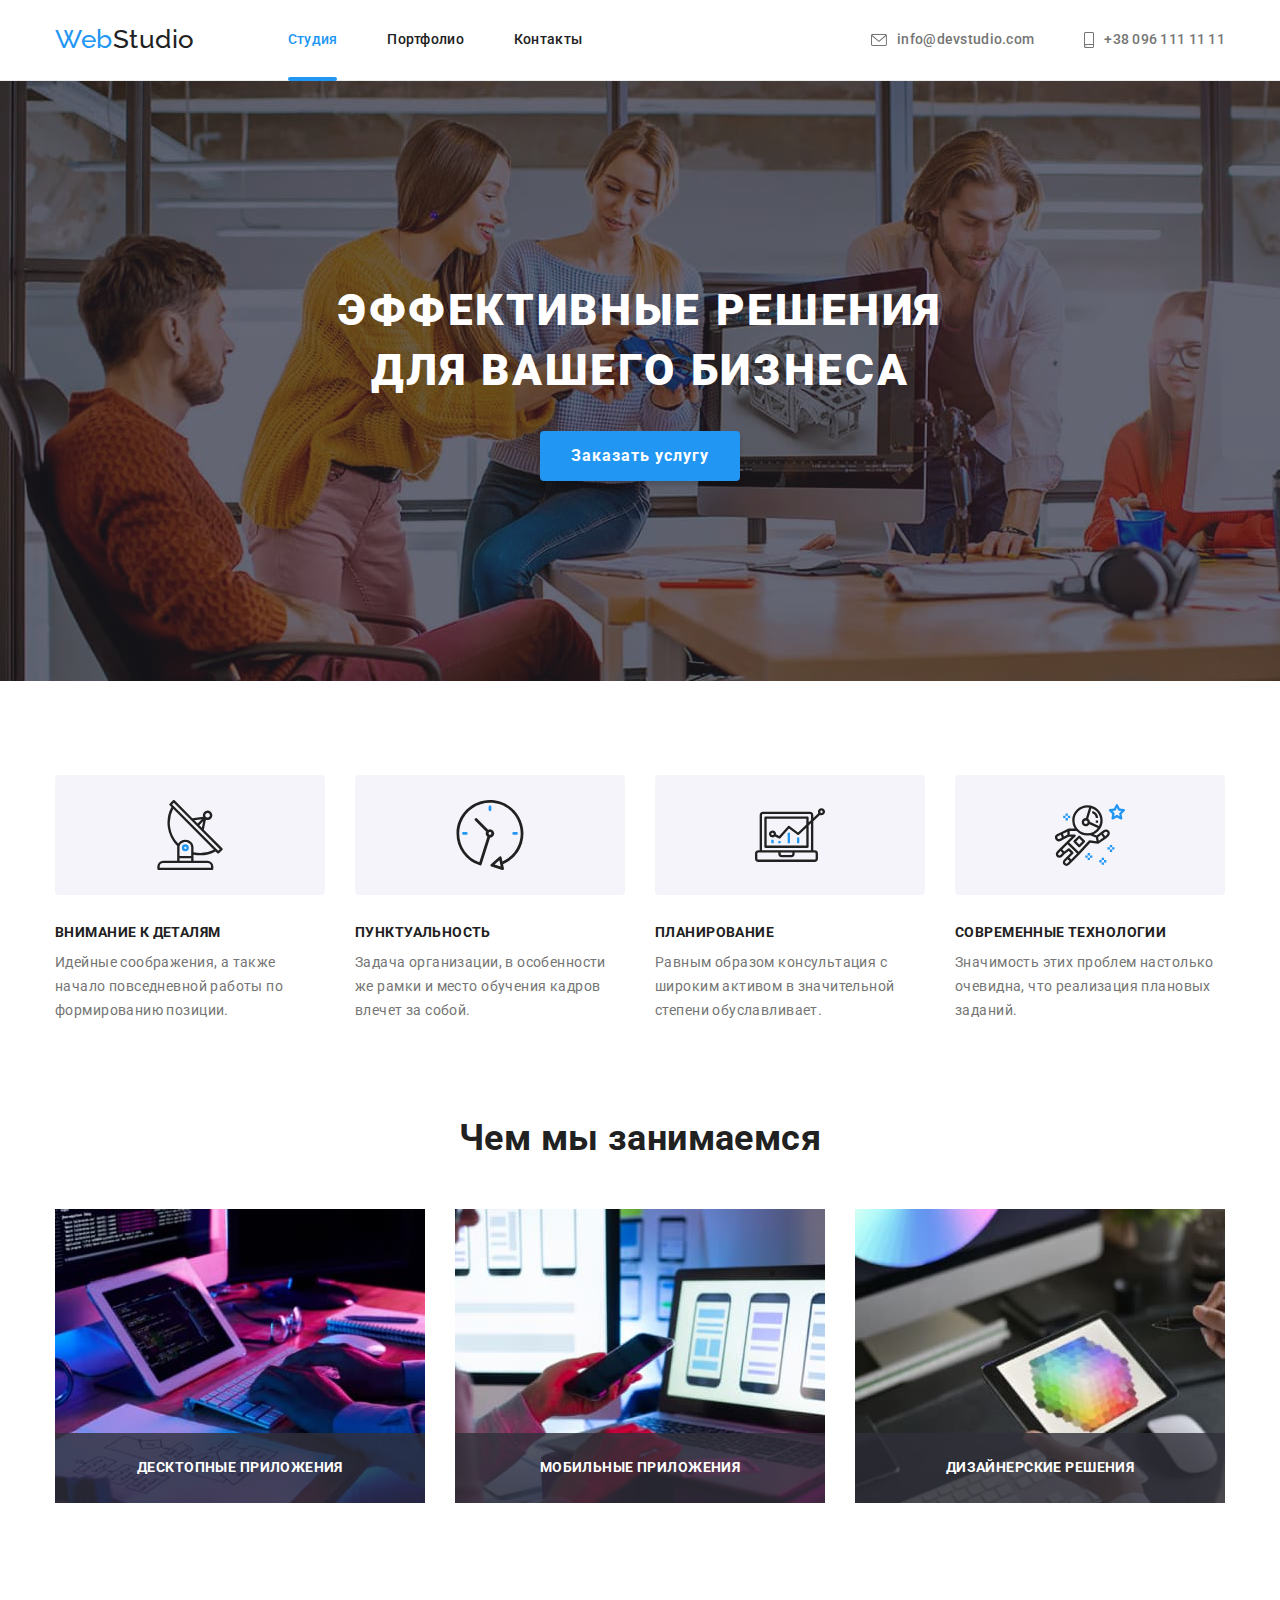
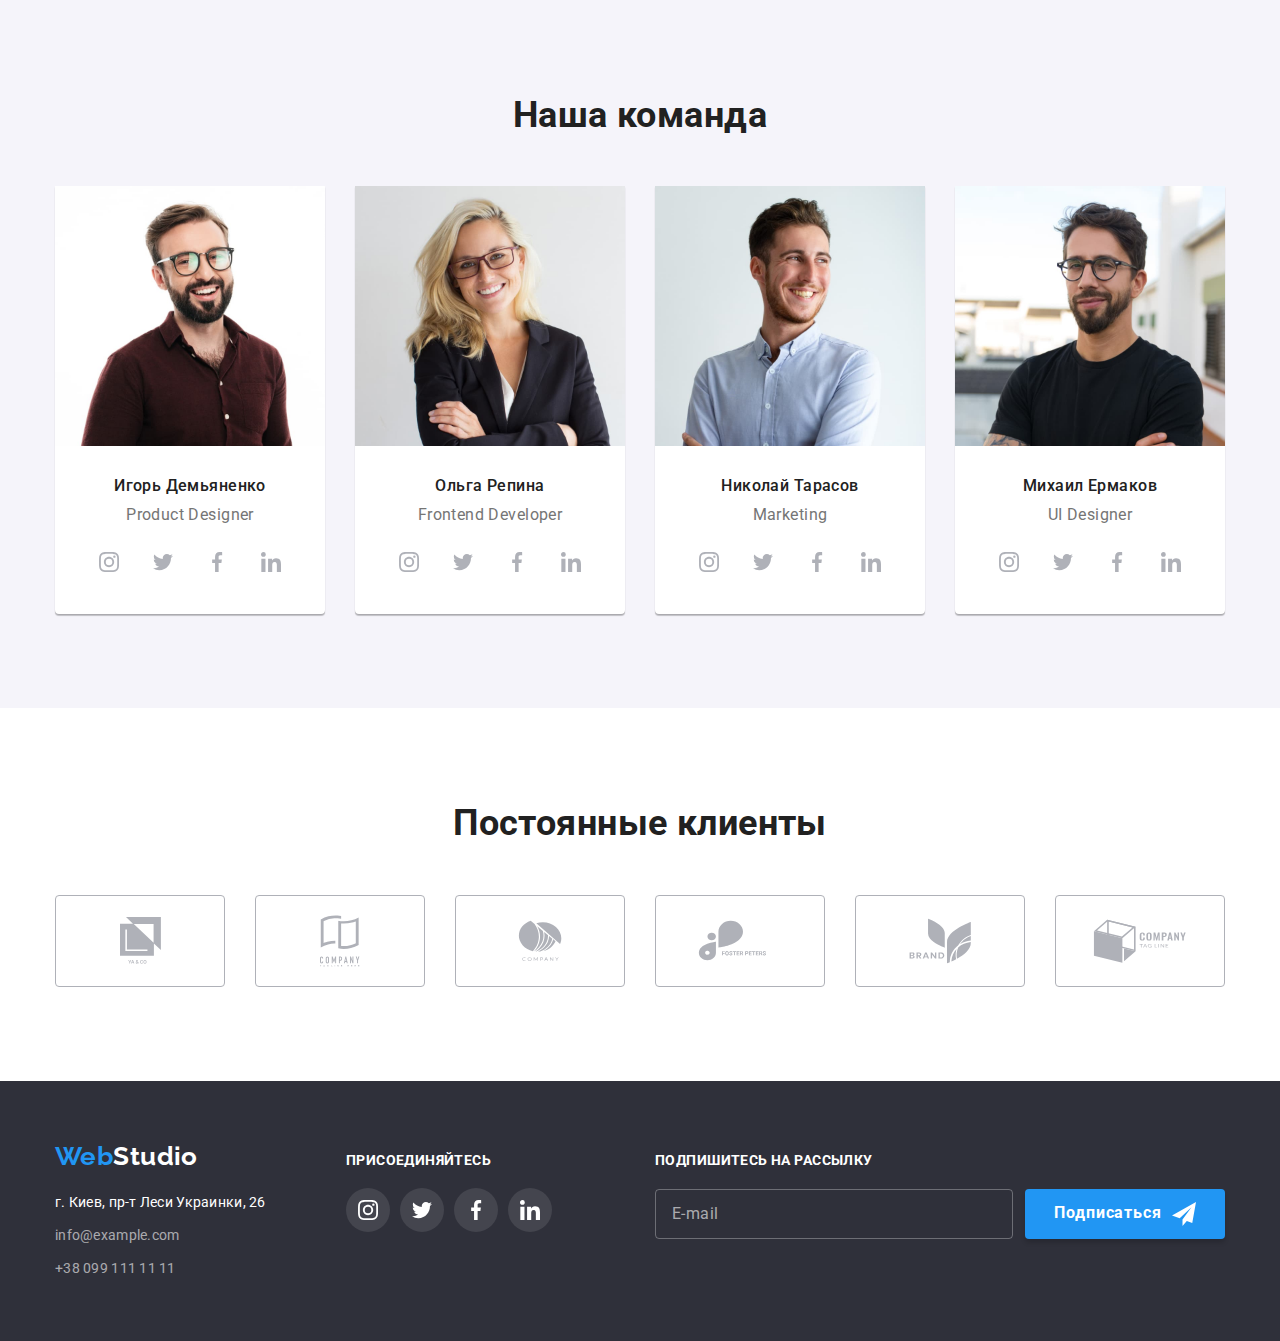
==== index.html @ 921b95cb "added hw-06 files" ====
<!DOCTYPE html>
<html lang="ru">
  <head>
    <meta charset="UTF-8" />
    <meta http-equiv="X-UA-Compatible" content="IE=edge" />
    <meta name="viewport" content="width=device-width, initial-scale=1.0" />
    <title>Document</title>
    <link
      href="https://fonts.googleapis.com/css2?family=Raleway:wght@700&family=Roboto:wght@400;500;700;900&display=swap"
      rel="stylesheet"
    />
    <link
      rel="stylesheet"
      href="https://cdnjs.cloudflare.com/ajax/libs/modern-normalize/1.1.0/modern-normalize.min.css"
    />
    <link rel="stylesheet" href="./css/styles.css" />
  </head>

  <body>
    <!-- Шапка сайта -->
    <header class="header-wrap">
      <div class="container main-nav">
        <nav class="nav">
          <a href="./index.html" class="logo link"
            ><span class="accent">Web</span>Studio</a
          >

          <ul class="site-nav list">
            <li class="item">
              <a href="./index.html" class="link current">Студия</a>
            </li>
            <li class="item">
              <a href="./portfolio.html" class="link">Портфолио</a>
            </li>
            <li class="item"><a href="" class="link">Контакты</a></li>
          </ul>
        </nav>

        <ul class="address-nav list">
          <li class="item">
            <a href="mailto:info@devstudio.com" class="link contact">
              <svg class="mobile-icon" width="16" height="12">
                <use href="./images/icons.svg#envelope"></use>
              </svg>
              info@devstudio.com</a
            >
          </li>
          <li class="item">
            <a href="tel:+380961111111" class="link contact">
              <svg class="mobile-icon" width="10" height="16">
                <use href="./images/icons.svg#mobile"></use>
              </svg>
              +38 096 111 11 11</a
            >
          </li>
        </ul>
      </div>
    </header>

    <main>
      <!-- Герой -->
      <section class="hero overlay">
        <div class="container hero-wrap">
          <h1 class="hero-title">Эффективные решения для вашего бизнеса</h1>
          <div class="btn-wrap">
            <button type="button" class="btn btn-primary" data-modal-open>
              Заказать услугу
            </button>
          </div>
        </div>
      </section>

      <!-- Преимущества -->
      <section class="section features">
        <div class="container">
          <h2 class="visually-hidden">Преимущества</h2>
          <ul class="feature-list list">
            <li class="item item-list">
              <div class="feature-icon">
                <svg width="70" height="70">
                  <use href="./images/icons.svg#antenna"></use>
                </svg>
              </div>
              <h3 class="title">Внимание к деталям</h3>
              <p class="text">
                Идейные соображения, а также начало повседневной работы по
                формированию позиции.
              </p>
            </li>

            <li class="item item-list">
              <div class="feature-icon">
                <svg width="70" height="70">
                  <use href="./images/icons.svg#clock"></use>
                </svg>
              </div>
              <h3 class="title">Пунктуальность</h3>
              <p class="text">
                Задача организации, в особенности же рамки и место обучения
                кадров влечет за собой.
              </p>
            </li>

            <li class="item item-list">
              <div class="feature-icon">
                <svg width="70" height="70">
                  <use href="./images/icons.svg#diagram"></use>
                </svg>
              </div>
              <h3 class="title">Планирование</h3>
              <p class="text">
                Равным образом консультация с широким активом в значительной
                степени обуславливает.
              </p>
            </li>

            <li class="item item-list">
              <div class="feature-icon">
                <svg width="70" height="70">
                  <use href="./images/icons.svg#astronaut"></use>
                </svg>
              </div>
              <h3 class="title">Современные технологии</h3>
              <p class="text">
                Значимость этих проблем настолько очевидна, что реализация
                плановых заданий.
              </p>
            </li>
          </ul>
        </div>
      </section>

      <!-- Род деятельности -->
      <section class="section occupation">
        <div class="container">
          <h2 class="section-title">Чем мы занимаемся</h2>
          <ul class="img-list list">
            <li class="item">
              <img
                src="./images/features1.jpg"
                alt="програмист работает"
                width="370"
              />
              <div class="occupation-overlay">
                <h2 class="occupation-title">Десктопные приложения</h2>
              </div>
            </li>

            <li class="item">
              <img
                class="image"
                src="./images/features2.jpg"
                alt="создание приложений"
                width="370"
              />
              <div class="occupation-overlay">
                <h2 class="occupation-title">Мобильные приложения</h2>
              </div>
            </li>

            <li class="item">
              <img
                class="image"
                src="./images/features3.jpg"
                alt="графический дизайн"
                width="370"
              />
              <div class="occupation-overlay">
                <h2 class="occupation-title">Дизайнерские решения</h2>
              </div>
            </li>
          </ul>
        </div>
      </section>

      <!-- Члены команды -->
      <section class="section members-wrap">
        <div class="container">
          <h2 class="section-title members">Наша команда</h2>

          <ul class="member-items list">
            <li class="item">
              <img
                class="image"
                src="./images/member1.jpg"
                alt="мужчина в очках"
                width="270"
              />
              <h3 class="name">Игорь Демьяненко</h3>
              <p lang="en" class="text">Product Designer</p>

              <ul class="social-list">
                <li class="social-item list">
                  <a href="https://www.instagram.com/" class="social-link link">
                    <svg class="social-icon" width="20" height="20">
                      <use href="./images/icons.svg#instagram"></use>
                    </svg>
                  </a>
                </li>
                <li class="social-item list">
                  <a href="https://www.twitter.com/" class="social-link link">
                    <svg class="social-icon" width="20" height="20">
                      <use href="./images/icons.svg#twitter"></use>
                    </svg>
                  </a>
                </li>
                <li class="social-item list">
                  <a href="https://www.facebook.com/" class="social-link link">
                    <svg class="social-icon" width="20" height="20">
                      <use href="./images/icons.svg#facebook"></use>
                    </svg>
                  </a>
                </li>
                <li class="social-item list">
                  <a href="https://www.linkedin.com/" class="social-link link">
                    <svg class="social-icon" width="20" height="20">
                      <use href="./images/icons.svg#linkedin"></use>
                    </svg>
                  </a>
                </li>
              </ul>
            </li>

            <li class="item">
              <img
                class="image"
                src="./images/member2.jpg"
                alt="девушка в очках"
                width="270"
              />
              <h3 class="name">Ольга Репина</h3>
              <p lang="en" class="text">Frontend Developer</p>

              <ul class="social-list">
                <li class="social-item list">
                  <a href="https://www.instagram.com/" class="social-link link">
                    <svg class="social-icon" width="20" height="20">
                      <use href="./images/icons.svg#instagram"></use>
                    </svg>
                  </a>
                </li>
                <li class="social-item list">
                  <a href="https://www.twitter.com/" class="social-link link">
                    <svg class="social-icon" width="20" height="20">
                      <use href="./images/icons.svg#twitter"></use>
                    </svg>
                  </a>
                </li>
                <li class="social-item list">
                  <a href="https://www.facebook.com/" class="social-link link">
                    <svg class="social-icon" width="20" height="20">
                      <use href="./images/icons.svg#facebook"></use>
                    </svg>
                  </a>
                </li>
                <li class="social-item list">
                  <a href="https://www.linkedin.com/" class="social-link link">
                    <svg class="social-icon" width="20" height="20">
                      <use href="./images/icons.svg#linkedin"></use>
                    </svg>
                  </a>
                </li>
              </ul>
            </li>

            <li class="item">
              <img
                class="image"
                src="./images/member3.jpg"
                alt="улыбающийся мужчина"
                width="270"
              />
              <h3 class="name">Николай Тарасов</h3>
              <p lang="en" class="text">Marketing</p>
              <ul class="social-list">
                <li class="social-item list">
                  <a href="https://www.instagram.com/" class="social-link link">
                    <svg class="social-icon" width="20" height="20">
                      <use href="./images/icons.svg#instagram"></use>
                    </svg>
                  </a>
                </li>
                <li class="social-item list">
                  <a href="https://www.twitter.com/" class="social-link link">
                    <svg class="social-icon" width="20" height="20">
                      <use href="./images/icons.svg#twitter"></use>
                    </svg>
                  </a>
                </li>
                <li class="social-item list">
                  <a href="https://www.facebook.com/" class="social-link link">
                    <svg class="social-icon" width="20" height="20">
                      <use href="./images/icons.svg#facebook"></use>
                    </svg>
                  </a>
                </li>
                <li class="social-item list">
                  <a href="https://www.linkedin.com/" class="social-link link">
                    <svg class="social-icon" width="20" height="20">
                      <use href="./images/icons.svg#linkedin"></use>
                    </svg>
                  </a>
                </li>
              </ul>
            </li>

            <li class="item">
              <img
                class="image"
                src="./images/member4.jpg"
                alt="мужчина с бородой в очках"
                width="270"
              />
              <h3 class="name">Михаил Ермаков</h3>
              <p lang="en" class="text">UI Designer</p>
              <ul class="social-list">
                <li class="social-item list">
                  <a href="https://www.instagram.com/" class="social-link link">
                    <svg class="social-icon" width="20" height="20">
                      <use href="./images/icons.svg#instagram"></use>
                    </svg>
                  </a>
                </li>
                <li class="social-item list">
                  <a href="https://www.twitter.com/" class="social-link link">
                    <svg class="social-icon" width="20" height="20">
                      <use href="./images/icons.svg#twitter"></use>
                    </svg>
                  </a>
                </li>
                <li class="social-item list">
                  <a href="https://www.facebook.com/" class="social-link link">
                    <svg class="social-icon" width="20" height="20">
                      <use href="./images/icons.svg#facebook"></use>
                    </svg>
                  </a>
                </li>
                <li class="social-item list">
                  <a href="https://www.linkedin.com/" class="social-link link">
                    <svg class="social-icon" width="20" height="20">
                      <use href="./images/icons.svg#linkedin"></use>
                    </svg>
                  </a>
                </li>
              </ul>
            </li>
          </ul>
        </div>
      </section>

      <section class="clients">
        <div class="container">
          <h2 class="clients-title">Постоянные клиенты</h2>
          <ul class="clients-list">
            <li class="clients-item">
              <a href="" class="clients-link">
                <svg class="clients-icon" width="41" height="47">
                  <use href="./images/icons.svg#logo"></use>
                </svg>
              </a>
            </li>
            <li class="clients-item">
              <a href="" class="clients-link">
                <svg class="clients-icon" width="40" height="52">
                  <use href="./images/icons.svg#logo2"></use>
                </svg>
              </a>
            </li>
            <li class="clients-item">
              <a href="" class="clients-link">
                <svg class="clients-icon" width="44" height="41">
                  <use href="./images/icons.svg#logo3"></use>
                </svg>
              </a>
            </li>
            <li class="clients-item">
              <a href="" class="clients-link">
                <svg class="clients-icon" width="85" height="41">
                  <use href="./images/icons.svg#logo4"></use>
                </svg>
              </a>
            </li>
            <li class="clients-item">
              <a href="" class="clients-link">
                <svg class="clients-icon" width="63" height="46">
                  <use href="./images/icons.svg#logo5"></use>
                </svg>
              </a>
            </li>
            <li class="clients-item">
              <a href="" class="clients-link">
                <svg class="clients-icon" width="94" height="44">
                  <use href="./images/icons.svg#logo6"></use>
                </svg>
              </a>
            </li>
          </ul>
        </div>
      </section>
    </main>

    <!-- Подвал сайта -->
    <footer class="page-footer">
      <div class="container footer-wrap">
        <div class="address-wrap">
          <a href="./index.html" lang="en" class="logo footer"
            ><span class="accent">Web</span>Studio</a
          >

          <address class="address-section">
            <ul class="footer-items list">
              <li class="item">
                <a
                  href="https://goo.gl/maps/wA7wwZKrXkQfANAAA"
                  target="blank"
                  rel="noopener noreferrer"
                  class="link address"
                  >г. Киев, пр-т Леси Украинки, 26</a
                >
              </li>

              <li class="item">
                <a href="mailto:info@example.com" class="link contact"
                  >info@example.com</a
                >
              </li>

              <li class="item">
                <a href="tel:+380991111111" class="link contact"
                  >+38 099 111 11 11</a
                >
              </li>
            </ul>
          </address>
        </div>

        <div class="community">
          <p class="community-title">присоединяйтесь</p>
          <ul class="community-list">
            <li class="community-item list">
              <a href="https://www.instagram.com/" class="community-link link">
                <svg class="community-icon" width="20" height="20">
                  <use href="./images/icons.svg#instagram"></use>
                </svg>
              </a>
            </li>
            <li class="community-item list">
              <a href="https://www.twitter.com/" class="community-link link">
                <svg class="community-icon" width="20" height="20">
                  <use href="./images/icons.svg#twitter"></use>
                </svg>
              </a>
            </li>
            <li class="community-item list">
              <a href="https://www.facebook.com/" class="community-link link">
                <svg class="community-icon" width="20" height="20">
                  <use href="./images/icons.svg#facebook"></use>
                </svg>
              </a>
            </li>
            <li class="community-item list">
              <a href="https://www.linkedin.com/" class="community-link link">
                <svg class="community-icon" width="20" height="20">
                  <use href="./images/icons.svg#linkedin"></use>
                </svg>
              </a>
            </li>
          </ul>
        </div>
        <div class="subscribe-section">
          <form autocomplete="off">
            <label class="subscribe-field">
              <span class="subscribe-text">Подпишитесь на рассылку</span>
              <input
                type="e-mail"
                class="form-input"
                name="email"
                placeholder="E-mail"
              />
            </label>
          </form>
          <button type="submit" class="btn subscribe-btn">
            <span class="btn-text">Подписаться </span>
            <svg class="btn-icon" width="24" heigh="24">
              <use href="./images/icons.svg#send"></use>
            </svg>
          </button>
        </div>
      </div>
    </footer>

    <div class="backdrop is-hidden" data-modal>
      <div class="modal">
        <button type="button" class="modal-button" data-modal-close>
          <svg class="close-icon" width="11" height="11">
            <use href="./images/icons.svg#close"></use>
          </svg>
        </button>
        <form class="form" autocomplete="off">
          <h2 class="form-title">Оставьте свои данные, мы вам перезвоним</h2>
          <label class="label-field">
            <input type="text" class="label-form-input" name="name" />
            <span class="form-label">Имя</span>
            <svg class="form-icon" width="18" height="18">
              <use href="./images/icons.svg#person"></use>
            </svg>
          </label>
          <label class="label-field">
            <input type="tel" class="label-form-input" name="tel" />
            <span class="form-label">Телефон</span>
            <svg class="form-icon" width="18" height="18">
              <use href="./images/icons.svg#phone"></use>
            </svg>
          </label>
          <label class="label-field">
            <input type="email" class="label-form-input" name="mail" />
            <span class="form-label">Почта</span>
            <svg class="form-icon" width="18" height="18">
              <use href="./images/icons.svg#email"></use>
            </svg>
          </label>
          <label class="text-label">
            <span class="comment-label">Комментарий</span>
            <textarea
              name="text"
              class="text-input"
              id="text"
              rows="10"
              placeholder="Введите текст"
            ></textarea>
          </label>
          <!-- <div class="form-field"> -->
          <label class="field">
            <input class="checkbox" type="checkbox" name="policy" />
            <span class="checkbox-icon">
              <svg class="icon-check" width="16" height="15">
                <use href="./images/icons.svg#check"></use>
              </svg>
            </span>
            <span class="label"
              >Соглашаюсь с рассылкой и принимаю
              <a class="form-link" href="">Условия договора</a></span
            >
          </label>
          <!-- </div> -->
          <div class="btn-wrap">
            <button type="submit" class="btn form-btn">Отправить</button>
          </div>
        </form>
      </div>
    </div>

    <script src="./js/modal.js"></script>
  </body>
</html>
---- css/styles.css ----
/* html {
  box-sizing: border-box;
}

*,
*::before,
*::after {
  box-sizing: inherit;
} */

:root {
  --text-color: #757575;
  --primary-text-color: #212121;
  --accent-color: #2196f3;
  --primary-white-color: #ffffff;
  --secondary-bg-color: #f5f4fa;
  --footer-contact-color: rgba(255, 255, 255, 0.6);
}

body {
  background-color: var(--primary-white-color);
  color: var(--primary-text-color);

  font-family: Roboto, Arial, sans-serif;
  font-weight: 400;
  font-size: 14px;
  letter-spacing: 0.03em;
  line-height: 1.17;
}

/* Утилиты */

.list {
  padding: 0;
  margin: 0;
  list-style: none;
}

h1,
h2,
h3,
h4,
h5,
h6,
p {
  margin: 0;
}

ul,
ol {
  margin: 0;
  padding: 0;
  list-style: none;
}

button {
  cursor: pointer;
}

.btn {
  min-width: 200px;
  height: 50px;
  border: 0;
  border-radius: 4px;

  font-family: inherit;
  font-weight: 700;
  font-size: 16px;
  line-height: 1.88;
  letter-spacing: 0.06em;

  color: var(--primary-white-color);
  background-color: var(--accent-color);
  box-shadow: 0px 4px 4px rgba(0, 0, 0, 0.15);

  cursor: pointer;
}

.visually-hidden {
  position: absolute;
  white-space: nowrap;
  width: 1px;
  height: 1px;
  overflow: hidden;
  border: 0;
  padding: 0;
  clip: rect(0 0 0 0);
  clip-path: inset(50%);
  margin: -1px;
}

.container {
  margin-left: auto;
  margin-right: auto;
  width: 1200px;
  padding-left: 15px;
  padding-right: 15px;
}

/* --------------------------Navigation----------------------------- */

.header-wrap {
  border-bottom: 1px solid #ececec;
}

.main-nav {
  display: flex;
  align-items: center;
}

.nav {
  display: flex;
  align-items: center;
}

.site-nav {
  display: flex;
  margin-left: 93px;
}

.site-nav .item {
  position: relative;
}

.site-nav .item + .item,
.address-nav .item + .item {
  margin-left: 50px;
}

.address-nav {
  display: flex;
  margin-left: auto;
}

.logo {
  padding-top: 24px;
  padding-bottom: 25px;
  color: var(--primary-text-color);
  font-family: Raleway, sans-serif;
  font-weight: 700;
  font-size: 26px;
  line-height: 1.19;
  text-decoration: none;
}

.accent {
  color: var(--accent-color);
}

.site-nav .link {
  display: block;
  padding-top: 32px;
  padding-bottom: 32px;

  color: var(--primary-text-color);

  transition: color 250ms cubic-bezier(0.4, 0, 0.2, 1);
}

.site-nav .link:hover,
.site-nav .link:focus {
  color: var(--accent-color);
}

.link {
  font-weight: 500;
  line-height: 1.14;
  letter-spacing: 0.02em;
  text-decoration: none;
}

.link.current {
  color: var(--accent-color);
}

.link.current::after {
  position: absolute;
  left: 0;
  bottom: -1px;

  content: '';
  display: block;
  width: 100%;
  height: 4px;
  border-radius: 2px;
  background-color: var(--accent-color);
}

.address-nav .link {
  display: block;
  padding-top: 32px;
  padding-bottom: 32px;

  color: var(--text-color);

  transition: color 250ms cubic-bezier(0.4, 0, 0.2, 1);
}

.address-nav .link:hover,
.address-nav .link:focus {
  color: var(--accent-color);
}

.address-nav .contact {
  display: flex;
  align-items: center;
}

.mobile-icon {
  margin-right: 10px;
  fill: currentColor;

  transition: fill 250ms cubic-bezier(0.4, 0, 0.2, 1);
}

.mobile-icon:hover,
.mobile-icon:focus {
  fill: var(--accent-color);
}

/* ---------------------------------HERO----------------------------- */

.hero {
  padding-top: 200px;
  padding-bottom: 200px;
}

.overlay {
  max-width: 1600px;
  height: 600px;
  margin-left: auto;
  margin-right: auto;
  background-image: linear-gradient(
      to right,
      rgba(47, 48, 58, 0.4),
      rgba(47, 48, 58, 0.4)
    ),
    url(../images/hero-img.jpg);
  background-size: cover;
}

.hero-title {
  margin-top: 0;
  margin-bottom: 30px;
  margin-left: auto;
  margin-right: auto;
  max-width: 696px;

  color: var(--primary-white-color);

  font-weight: 900;
  font-size: 44px;
  line-height: 1.36;
  text-align: center;
  letter-spacing: 0.06em;
  text-transform: uppercase;
}

.btn-wrap {
  display: flex;
  justify-content: center;
  align-items: center;
}

.btn {
  transition: color 250ms cubic-bezier(0.4, 0, 0.2, 1),
    background-color 250ms cubic-bezier(0.4, 0, 0.2, 1);
}

.btn:hover,
.btn:focus {
  color: var(--accent-color);
  background-color: var(--primary-white-color);
}

/* -----------------------------Features----------------------------- */

.features {
  padding-top: 94px;
}

.feature-list .feature-icon {
  display: flex;
  justify-content: center;
  align-items: center;
  height: 120px;
  margin-bottom: 30px;
  background: #f5f4fa;
  border-radius: 4px;
}

.feature-list {
  display: flex;
  flex-wrap: wrap;
}

.feature-list .item {
  width: 270px;
}

.item-list:not(:last-child) {
  margin-right: 30px;
}

.feature-list .title {
  font-size: 14px;
  font-weight: 700;
  line-height: 1.14;
  text-transform: uppercase;
}

.list .text {
  margin-top: 10px;
  margin-bottom: 0;
  color: var(--text-color);

  line-height: 1.71;
}

.occupation {
  padding-top: 94px;
  padding-bottom: 94px;
}

.section-title {
  color: var(--primary-text-color);

  font-weight: 700;
  font-size: 36px;
  line-height: 1.17;
  text-align: center;
}

.features-items .title {
  color: var(--primary-text-color);
}

/* ---------------------------OCCUPATIONS----------------------------- */

.img-list {
  display: flex;
  flex-wrap: wrap;
  margin-top: 50px;
}

.img-list .item {
  position: relative;
}

.img-list .item:not(:last-child) {
  margin-right: 30px;
}

.occupation-overlay {
  position: absolute;
  left: 0;
  bottom: 3px;
  display: flex;
  align-items: center;
  justify-content: center;
  width: 100%;
  height: 70px;

  background: rgba(47, 48, 58, 0.8);
}

.occupation-title {
  font-family: 'Roboto';
  font-weight: 700;
  font-size: 14px;
  line-height: 1.14;
  text-transform: uppercase;
  color: var(--primary-white-color);
}

/* ------------------------------Members----------------------------- */

.members-wrap {
  padding-top: 94px;
  padding-bottom: 94px;
  background-color: var(--secondary-bg-color);
}

.member-items {
  display: flex;
  flex-wrap: wrap;
  margin-top: 50px;
}

.member-items .item {
  padding-bottom: 30px;
  background-color: var(--primary-white-color);
  box-shadow: 0px 1px 1px rgba(0, 0, 0, 0.14), 0px 2px 1px rgba(0, 0, 0, 0.2);
  border-radius: 0px 0px 4px 4px;
}

.member-items .item:not(:last-child) {
  margin-right: 30px;
}

.member-items .name {
  margin-top: 30px;
  margin-bottom: 0;

  color: var(--primary-text-color);

  font-weight: 500;
  font-size: 16px;
  line-height: 1.19;
  text-align: center;
}

.member-items .text {
  margin-top: 10px;

  font-size: 16px;
  line-height: 1.19;
  text-align: center;
}

/* ----------------------------SOCIALS------------------------ */

.social-list {
  display: flex;
  justify-content: center;
  align-items: center;
  margin-top: 16px;
}

.social-item .link {
  display: flex;
  align-items: center;
}

.social-item:not(:last-child) {
  margin-right: 10px;
}

.social-link {
  display: flex;
  justify-content: center;
  align-items: center;
  width: 44px;
  height: 44px;
  border-radius: 50%;
  background-color: transparent;

  transition: background-color 250ms cubic-bezier(0.4, 0, 0.2, 1);
}

.social-link:hover,
.social-link:focus {
  background-color: var(--accent-color);
}

.social-icon {
  fill: #afb1b8;

  transition: fill 250ms cubic-bezier(0.4, 0, 0.2, 1);
}

.social-item:hover .social-icon,
.social-link:focus .social-icon {
  fill: var(--primary-white-color);
}
/* --------------------------CLIENTS--------------------------- */

.clients {
  padding-top: 94px;
  padding-bottom: 94px;
}

.clients-title {
  text-align: center;
  margin-left: auto;
  margin-right: auto;
  margin-bottom: 50px;

  font-size: 36px;
  line-height: 1.17;
}

.clients-list {
  display: flex;
  justify-content: space-between;
}

.clients-item {
  width: 170px;
  height: 92px;
}

.clients-link {
  width: 100%;
  height: 100%;
  display: flex;
  align-items: center;
  justify-content: center;
  border: 1px solid #afb1b8;
  border-radius: 4px;

  transition: border-color 250ms cubic-bezier(0.4, 0, 0.2, 1);
}

.clients-link:hover,
.clients-link:focus {
  border-color: var(--accent-color);
}

.clients-icon {
  fill: #afb1b8;

  transition: fill 250ms cubic-bezier(0.4, 0, 0.2, 1);
}

.clients-link:hover .clients-icon,
.clients-link:focus .clients-icon {
  fill: var(--accent-color);
}

/* --------------------------Footer------------------------------ */

.page-footer .footer-wrap {
  display: flex;
  justify-content: space-between;
}

.address-wrap {
  display: flex;
  flex-direction: column;
  margin-right: 70px;
}

.page-footer {
  padding-top: 60px;
  padding-bottom: 60px;
  background-color: #2f303a;
}

.logo.footer {
  padding: 0;
  margin-bottom: 20px;
  color: var(--primary-white-color);
}

.footer-items .address {
  display: block;
  color: var(--primary-white-color);
}

.footer-items .contact {
  display: block;
  margin-top: 9px;

  color: var(--footer-contact-color);
}

.footer-items .link {
  font-weight: inherit;
  line-height: 1.71;
  text-decoration: none;
  font-style: normal;

  transition: color 250ms cubic-bezier(0.4, 0, 0.2, 1);
}

.footer-items .link:hover,
.footer-items .link:focus {
  color: var(--accent-color);
}

/* -------------------------COMMUNITY--------------------------- */

.community {
  min-width: 206px;
  margin-top: 12px;
  display: flex;
  flex-direction: column;
}

.community-title {
  display: flex;
  margin-bottom: 20px;

  font-weight: 700;
  font-size: 14px;
  line-height: 1.14;
  text-transform: uppercase;
  color: var(--primary-white-color);
}

.community-list {
  display: flex;
}

.community-item:not(:last-child) {
  margin-right: 10px;
}

.community-link {
  display: flex;
  justify-content: center;
  align-items: center;
  width: 44px;
  height: 44px;
  border-radius: 50%;
  background-color: rgba(255, 255, 255, 0.1);

  transition: background-color 250ms cubic-bezier(0.4, 0, 0.2, 1);
}

.community-link:hover,
.community-link:focus {
  background-color: var(--accent-color);
}

.community-icon {
  fill: var(--primary-white-color);
}

/* ---------------------------SUBSCRIBE---------------------------- */

.subscribe-section {
  display: flex;
  align-items: flex-end;
  min-width: 570px;
  height: 86px;
  margin-top: 12px;
  margin-left: 93px;
}

.subscribe-field {
  display: flex;
  flex-direction: column;
}

.subscribe-field input::placeholder {
  font-weight: 400;
  font-size: 16px;
  line-height: 1.25;
  letter-spacing: 0.03em;

  color: rgba(255, 255, 255, 0.6);
}

.subscribe-text {
  margin-bottom: 20px;

  font-weight: 700;
  line-height: 1.14;
  text-transform: uppercase;

  color: var(--primary-white-color);
}

.subscribe-btn {
  display: flex;
  align-items: center;
  justify-content: center;
  margin-left: 12px;
  font-weight: 700;
  font-size: 16px;
  line-height: 1.88;

  letter-spacing: 0.06em;
  fill: currentColor;

  transition: fill 250ms cubic-bezier(0.4, 0, 0.2, 1);
}

.btn-icon {
  height: 100%;
  margin-left: 10px;
}

.subscribe-btn:hover .btn-icon,
.subscribe-btn:focus .btn-icon {
  fill: var(--accent-color);
}

.form-input {
  padding-top: 15px;
  padding-bottom: 15px;
  padding-left: 16px;
  width: 358px;
  height: 50px;

  font-family: inherit;
  font-size: 16px;
  line-height: 1.25;

  display: flex;
  align-items: center;
  letter-spacing: 0.03em;

  color: rgba(255, 255, 255, 0.6);

  border: 1px solid rgba(255, 255, 255, 0.3);
  background-color: transparent;
  border-radius: 4px;
}

/* ---------------------------PORTFOLIO -------------------------*/
/* ----------------------------Buttons ----------------------------*/

.portfolio-wrap {
  padding-top: 94px;
  padding-bottom: 94px;
}

.filter-items {
  display: flex;
  flex-wrap: wrap;
  justify-content: center;
}

.filter-items .item:not(:last-child) {
  margin-right: 8px;
}

.btn-filter {
  padding: 6px 22px;
  border: 0;
  border-radius: 4px;

  color: var(--primary-text-color);
  background-color: var(--secondary-bg-color);

  font-family: inherit;
  font-weight: 500;
  font-size: 16px;
  line-height: 1.62;
  letter-spacing: inherit;

  transition: color 250ms cubic-bezier(0.4, 0, 0.2, 1),
    background-color 250ms cubic-bezier(0.4, 0, 0.2, 1),
    box-shadow 250ms cubic-bezier(0.4, 0, 0.2, 1);
}

.btn-filter:hover,
.btn-filter:focus {
  color: var(--primary-white-color);
  background-color: var(--accent-color);
  box-shadow: 0px 3px 1px rgba(0, 0, 0, 0.1), 0px 1px 2px rgba(0, 0, 0, 0.08),
    0px 2px 2px rgba(0, 0, 0, 0.12);
}

.btn-filter.current {
  color: var(--primary-white-color);
  background-color: var(--accent-color);

  cursor: pointer;
}

/* ------------------- Heading Portfolio --------------------------*/

.examples-items {
  display: flex;
  flex-wrap: wrap;
  margin-top: 50px;
  margin-right: -30px;
  margin-bottom: -30px;
}

.examples-items .item {
  width: calc(100% / 3 - 30px);
  margin-right: 30px;
  margin-bottom: 30px;
  overflow: hidden;

  transition: box-shadow 250ms cubic-bezier(0.4, 0, 0.2, 1);
}

.examples-items .item:hover {
  box-shadow: 0px 1px 1px rgba(0, 0, 0, 0.12), 0px 4px 4px rgba(0, 0, 0, 0.06),
    1px 4px 6px rgba(0, 0, 0, 0.16);
}

.text-wrap {
  padding: 20px 24px;

  border: 1px solid #eeeeee;
  box-sizing: border-box;
}

.image {
  display: block;
  line-height: 0;
}

.examples-items .heading {
  color: var(--primary-text-color);

  font-weight: 700;
  font-size: 18px;
  line-height: 2;
  letter-spacing: 0.06em;

  transition: color 250ms cubic-bezier(0.4, 0, 0.2, 1);
}

.examples-items .heading:hover,
.examples-items .heading:focus {
  color: var(--accent-color);
}

.examples-items .text {
  margin-top: 4px;

  font-size: 16px;
  line-height: 1.88;
  font-weight: 400;

  transition: color 250ms cubic-bezier(0.4, 0, 0.2, 1);
}

.examples-items .text:hover,
.examples-items .text:focus {
  color: var(--accent-color);
}

.example:hover .text-item {
  transform: translateY(0);
  opacity: 1;

  transition: transform 250ms cubic-bezier(0.4, 0, 0.2, 1);
}

.example:hover .example-text {
  transform: translateY(0);
  opacity: 1;

  transition: transform 250ms cubic-bezier(0.4, 0, 0.2, 1);
}

.example-thumb {
  position: relative;
  overflow: hidden;
}

.example-text {
  position: absolute;
  left: 0;
  top: 0;
  display: flex;
  align-items: center;
  padding: 63px 24px;
  width: 100%;
  height: 100%;
  background-color: rgba(33, 150, 243, 0.9);
  font-weight: 400;
  font-size: 18px;
  line-height: 1.56;
  letter-spacing: 0.03em;

  color: var(--primary-white-color);

  transform: translateY(100%);
  opacity: 0;
  transition: transform 250ms cubic-bezier(0.4, 0, 0.2, 1),
    opacity 250ms cubic-bezier(0.4, 0, 0.2, 1);
}

/* .text-item {
  position: absolute;
  left: 0;
  top: 0;
  z-index: 1;
  display: flex;
  padding: 63px 24px;

  transform: translateY(100%);
  opacity: 0;
  transition: transform 250ms cubic-bezier(0.4, 0, 0.2, 1),
    opacity 250ms cubic-bezier(0.4, 0, 0.2, 1);
} */

.example-text {
}

/* ---------------------------BACKDROP---------------------------- */

.backdrop {
  position: fixed;
  top: 0;
  left: 0;
  width: 100%;
  height: 100%;

  opacity: 1;

  background-color: rgba(0, 0, 0, 0.2);
}

.backdrop.is-hidden {
  opacity: 0;
  pointer-events: none;
}

.backdrop.is-hidden .modal {
  transform: translate(-50%, -50%) scale(0.3);
}

/* ----------------------------MODAL--------------------------------- */

.modal {
  position: absolute;
  top: 50%;
  left: 50%;
  transform: translate(-50%, -50%);
  min-width: 528px;
  min-height: 581px;
  padding: 40px;

  background-color: var(--primary-white-color);
  box-shadow: 0px 1px 3px rgba(0, 0, 0, 0.12), 0px 1px 1px rgba(0, 0, 0, 0.14),
    0px 2px 1px rgba(0, 0, 0, 0.2);
  border-radius: 4px;

  transform: translate(-50%, -50%) scale(1);

  transition: transform 250ms cubic-bezier(0.4, 0, 0.2, 1);
}

.modal-button {
  position: absolute;
  top: 8px;
  right: 8px;
  padding: 0;
  width: 30px;
  height: 30px;
  border: 1px solid rgba(0, 0, 0, 0.1);
  border-radius: 50%;

  background-color: var(--primary-white-color);
}

.modal-button:hover > .close-icon {
  fill: var(--accent-color);
}

.close-icon {
  position: absolute;
  left: 50%;
  right: 50%;
  transform: translate(-50%, -50%);
}

.form {
  position: relative;
}

.form-title {
  margin-bottom: 30px;
  font-size: 20px;
  line-height: 1.15;
  text-align: center;
}

.label-field {
  display: block;
  position: relative;
  margin-bottom: 28px;
}

.label-field:focus-within > .label-form-input {
  border-color: var(--accent-color);
  outline: none;
}

.label-field:focus-within > .form-icon {
  fill: var(--accent-color);
}

.label-form-input {
  display: block;
  border: 1px solid rgba(33, 33, 33, 0.2);
  border-radius: 4px;

  width: 100%;
  height: 40px;
  padding-left: 42px;

  line-height: 1.14;
  letter-spacing: 0.01em;
}

.text-label {
  position: relative;
  display: block;
  margin-bottom: 20px;
}

.text-label:focus-within > .text-input {
  border-color: var(--accent-color);
  outline: none;
}

.form-label {
  position: absolute;
  top: -18px;

  font-size: 12px;
  line-height: 1.16;
  letter-spacing: 0.01em;

  color: var(--text-color);
}

.comment-label {
  position: absolute;
  top: -18px;

  font-size: 12px;
  line-height: 1.16;
  letter-spacing: 0.01em;

  color: var(--text-color);
}

.text-input {
  width: 100%;
  height: 120px;
  padding: 12px 15px;

  border: 1px solid rgba(33, 33, 33, 0.2);
  border-radius: 4px;

  resize: none;
}

.text-input::placeholder {
  line-height: 1.14;
  letter-spacing: 0.01em;

  color: rgba(117, 117, 117, 0.5);
}

.form-icon {
  position: absolute;
  left: 15px;
  top: 50%;
  transform: translateY(-50%);
}

.field {
  display: flex;
  justify-content: center;
  align-items: center;
}

.checkbox {
  position: absolute;
  width: 1px;
  height: 1px;
  margin: -1px;
  border: 0;
  padding: 0;
  clip: rect(0 0 0 0);
  overflow: hidden;
}

.checkbox:checked + .checkbox-icon {
  border-color: transparent;
  background-color: var(--accent-color);
  /* background-size: contain;
  background-origin: border-box; */
  /* background-image: url(../images/check.svg); */
}

.checkbox-icon {
  position: relative;
  display: block;
  width: 16px;
  height: 15px;
  margin-right: 7px;

  border: 2px solid var(--primary-text-color);
  border-radius: 2px;
}

.icon-check {
  position: absolute;
  left: 50%;
  top: 50%;
  transform: translate(-50%, -50%);
}

.label {
  line-height: 1.71;

  color: var(--text-color);
}

.form-link {
  color: var(--accent-color);
}

.btn-wrap {
  display: flex;
  align-items: center;
  margin-top: 30px;
}
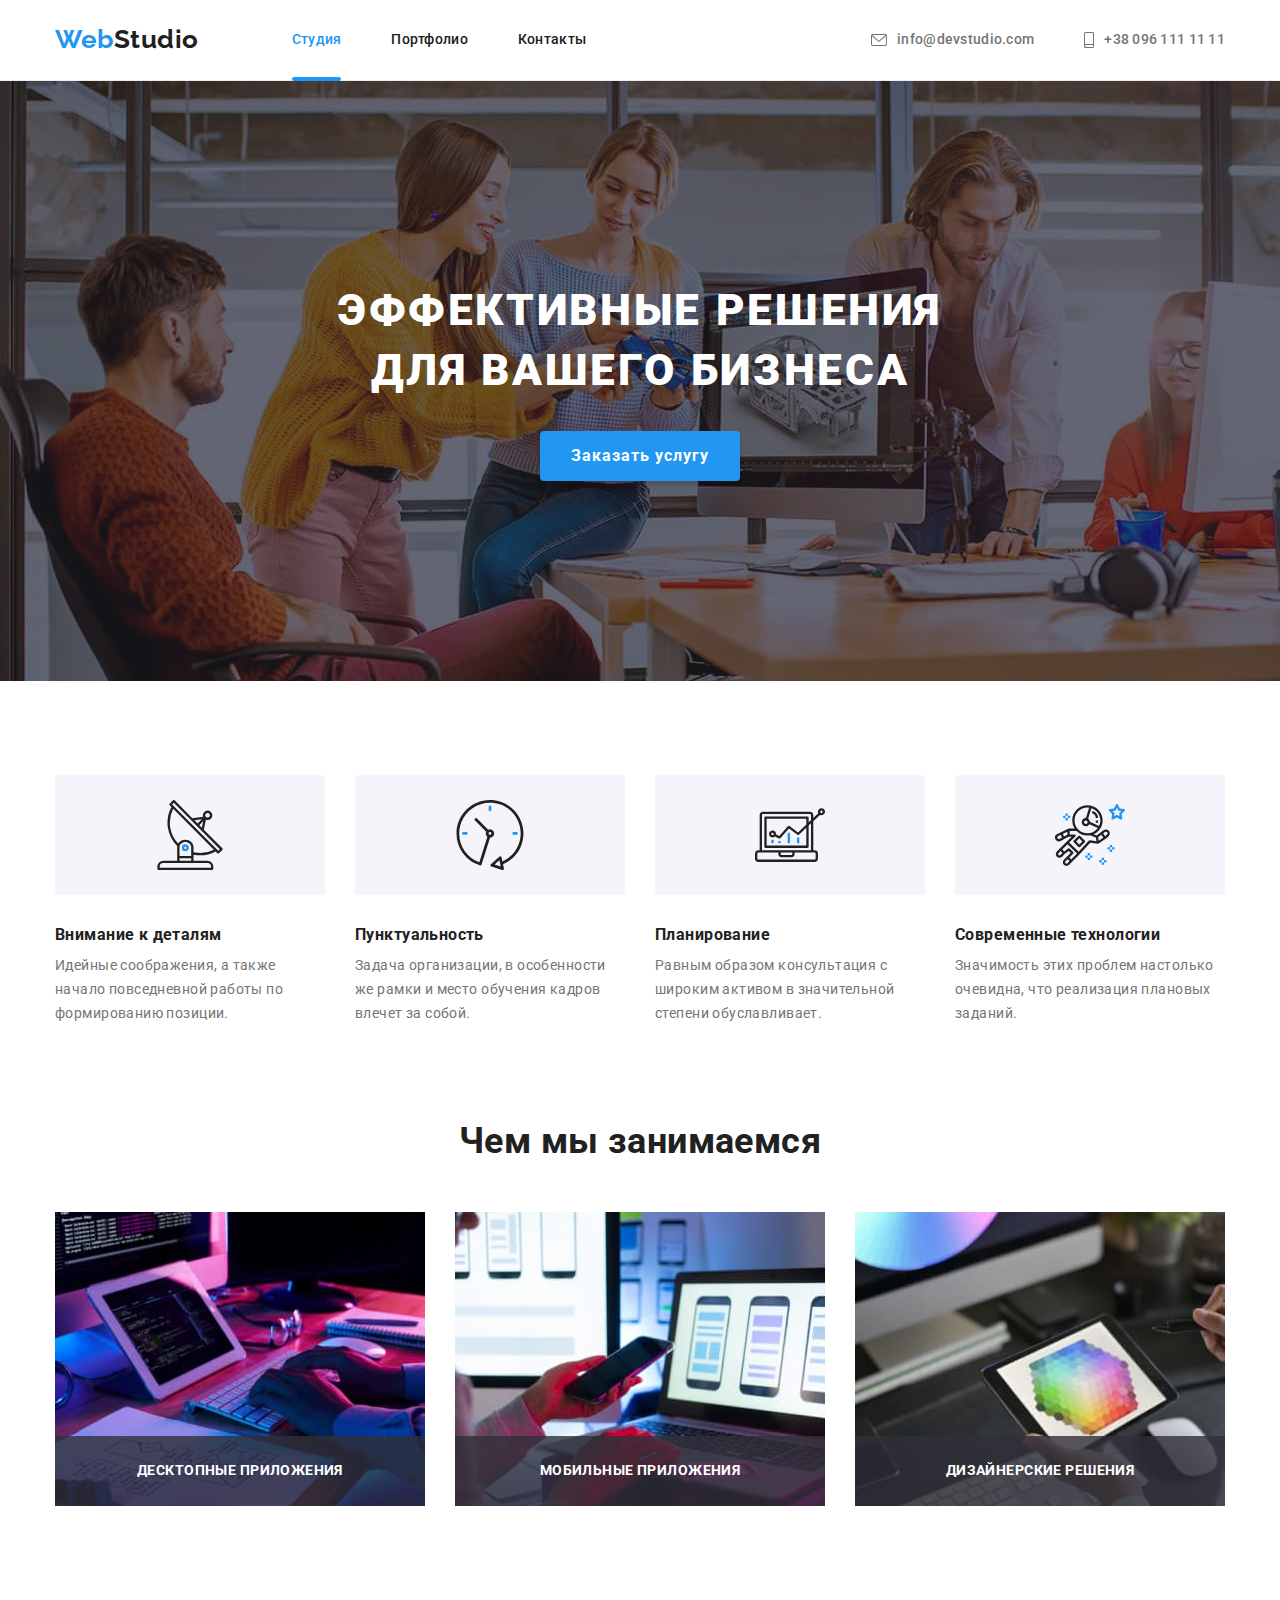
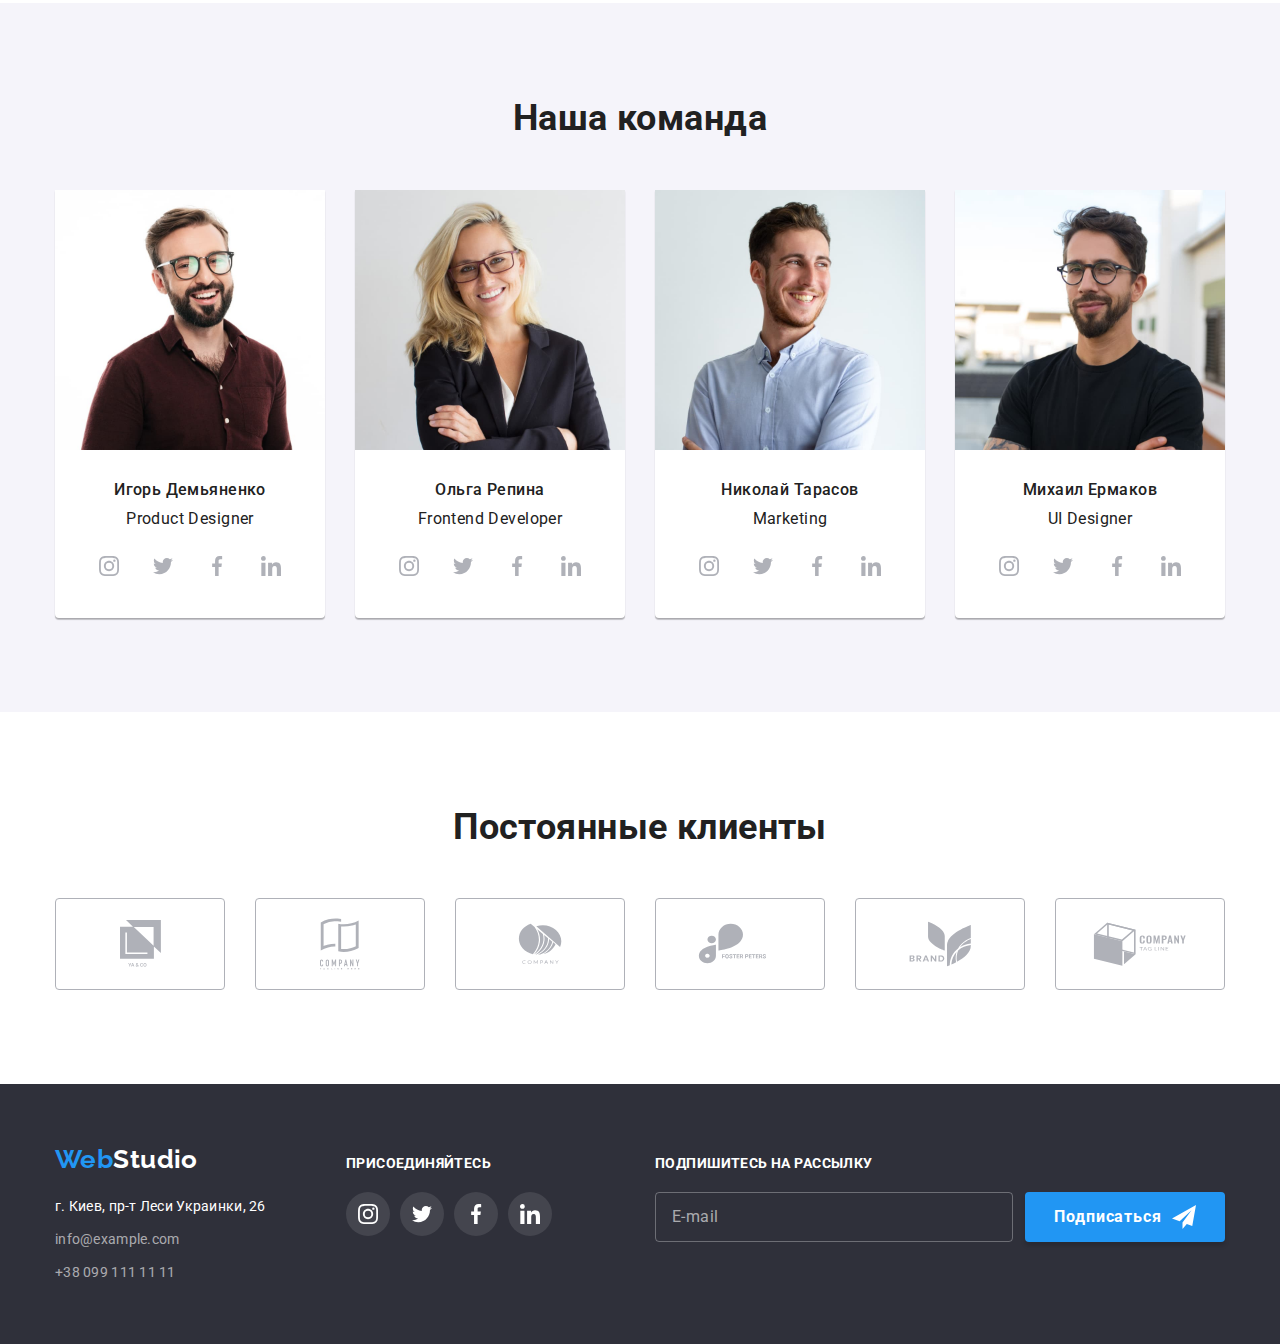
==== commit b0aea9d5: "renaming classes BEM" ====
--- a/index.html
+++ b/index.html
@@ -4,7 +4,7 @@
     <meta charset="UTF-8" />
     <meta http-equiv="X-UA-Compatible" content="IE=edge" />
     <meta name="viewport" content="width=device-width, initial-scale=1.0" />
-    <title>Document</title>
+    <title>WebStudio</title>
     <link
       href="https://fonts.googleapis.com/css2?family=Raleway:wght@700&family=Roboto:wght@400;500;700;900&display=swap"
       rel="stylesheet"
@@ -17,37 +17,45 @@
   </head>
 
   <body>
-    <!-- Шапка сайта -->
-    <header class="header-wrap">
-      <div class="container main-nav">
-        <nav class="nav">
+    <!-----------------------------HEADER----------------------------->
+    <header class="header">
+      <div class="container header__container">
+        <nav class="header__nav">
           <a href="./index.html" class="logo link"
-            ><span class="accent">Web</span>Studio</a
+            ><span class="logo--accent">Web</span>Studio</a
           >
 
           <ul class="site-nav list">
-            <li class="item">
-              <a href="./index.html" class="link current">Студия</a>
-            </li>
-            <li class="item">
-              <a href="./portfolio.html" class="link">Портфолио</a>
-            </li>
-            <li class="item"><a href="" class="link">Контакты</a></li>
+            <li class="site-nav__item">
+              <a
+                href="./index.html"
+                class="site-nav__link link site-nav__link--current"
+                >Студия</a
+              >
+            </li>
+            <li class="site-nav__item item">
+              <a href="./portfolio.html" class="site-nav__link link"
+                >Портфолио</a
+              >
+            </li>
+            <li class="site-nav__item item">
+              <a href="" class="site-nav__link link">Контакты</a>
+            </li>
           </ul>
         </nav>
 
         <ul class="address-nav list">
-          <li class="item">
-            <a href="mailto:info@devstudio.com" class="link contact">
-              <svg class="mobile-icon" width="16" height="12">
+          <li class="address-nav__item">
+            <a href="mailto:info@devstudio.com" class="address-nav__link link">
+              <svg class="address-nav__icon" width="16" height="12">
                 <use href="./images/icons.svg#envelope"></use>
               </svg>
               info@devstudio.com</a
             >
           </li>
-          <li class="item">
-            <a href="tel:+380961111111" class="link contact">
-              <svg class="mobile-icon" width="10" height="16">
+          <li class="address-nav__item">
+            <a href="tel:+380961111111" class="address-nav__link link">
+              <svg class="address-nav__icon" width="10" height="16">
                 <use href="./images/icons.svg#mobile"></use>
               </svg>
               +38 096 111 11 11</a
@@ -58,70 +66,70 @@
     </header>
 
     <main>
-      <!-- Герой -->
-      <section class="hero overlay">
-        <div class="container hero-wrap">
-          <h1 class="hero-title">Эффективные решения для вашего бизнеса</h1>
-          <div class="btn-wrap">
-            <button type="button" class="btn btn-primary" data-modal-open>
+      <!--------------------------- HERO ------------------------------>
+      <section class="hero hero__overlay">
+        <div class="container">
+          <h1 class="hero__title">Эффективные решения для вашего бизнеса</h1>
+          <div class="button-wrap">
+            <button type="button" class="button" data-modal-open>
               Заказать услугу
             </button>
           </div>
         </div>
       </section>
 
-      <!-- Преимущества -->
-      <section class="section features">
+      <!-----------------------------Features----------------------------->
+      <section class="features">
         <div class="container">
           <h2 class="visually-hidden">Преимущества</h2>
-          <ul class="feature-list list">
-            <li class="item item-list">
-              <div class="feature-icon">
+          <ul class="features__list list">
+            <li class="features__item">
+              <div class="features__icon">
                 <svg width="70" height="70">
                   <use href="./images/icons.svg#antenna"></use>
                 </svg>
               </div>
-              <h3 class="title">Внимание к деталям</h3>
-              <p class="text">
+              <h3 class=".features__title">Внимание к деталям</h3>
+              <p class="features__text">
                 Идейные соображения, а также начало повседневной работы по
                 формированию позиции.
               </p>
             </li>
 
-            <li class="item item-list">
-              <div class="feature-icon">
+            <li class="features__item">
+              <div class="features__icon">
                 <svg width="70" height="70">
                   <use href="./images/icons.svg#clock"></use>
                 </svg>
               </div>
-              <h3 class="title">Пунктуальность</h3>
-              <p class="text">
+              <h3 class="features__title">Пунктуальность</h3>
+              <p class="features__text">
                 Задача организации, в особенности же рамки и место обучения
                 кадров влечет за собой.
               </p>
             </li>
 
-            <li class="item item-list">
-              <div class="feature-icon">
+            <li class="features__item">
+              <div class="features__icon">
                 <svg width="70" height="70">
                   <use href="./images/icons.svg#diagram"></use>
                 </svg>
               </div>
-              <h3 class="title">Планирование</h3>
-              <p class="text">
+              <h3 class="features__title">Планирование</h3>
+              <p class="features__text">
                 Равным образом консультация с широким активом в значительной
                 степени обуславливает.
               </p>
             </li>
 
-            <li class="item item-list">
-              <div class="feature-icon">
+            <li class="features__item">
+              <div class="features__icon">
                 <svg width="70" height="70">
                   <use href="./images/icons.svg#astronaut"></use>
                 </svg>
               </div>
-              <h3 class="title">Современные технологии</h3>
-              <p class="text">
+              <h3 class="features__title">Современные технологии</h3>
+              <p class="features__text">
                 Значимость этих проблем настолько очевидна, что реализация
                 плановых заданий.
               </p>
@@ -130,90 +138,106 @@
         </div>
       </section>
 
-      <!-- Род деятельности -->
-      <section class="section occupation">
+      <!------------------------- ABOUT -------------------------->
+      <section class="section about__section">
         <div class="container">
-          <h2 class="section-title">Чем мы занимаемся</h2>
-          <ul class="img-list list">
-            <li class="item">
+          <h2 class="about__title">Чем мы занимаемся</h2>
+          <ul class="about__list list">
+            <li class="about__item">
               <img
                 src="./images/features1.jpg"
                 alt="програмист работает"
                 width="370"
               />
-              <div class="occupation-overlay">
-                <h2 class="occupation-title">Десктопные приложения</h2>
+              <div class="about__overlay">
+                <h2 class="about__overlay-title">Десктопные приложения</h2>
               </div>
             </li>
 
-            <li class="item">
+            <li class="about__item">
               <img
                 class="image"
                 src="./images/features2.jpg"
                 alt="создание приложений"
                 width="370"
               />
-              <div class="occupation-overlay">
-                <h2 class="occupation-title">Мобильные приложения</h2>
+              <div class="about__overlay">
+                <h2 class="about__overlay-title">Мобильные приложения</h2>
               </div>
             </li>
 
-            <li class="item">
+            <li class="about__item">
               <img
                 class="image"
                 src="./images/features3.jpg"
                 alt="графический дизайн"
                 width="370"
               />
-              <div class="occupation-overlay">
-                <h2 class="occupation-title">Дизайнерские решения</h2>
+              <div class="about__overlay">
+                <h2 class="about__overlay-title">Дизайнерские решения</h2>
               </div>
             </li>
           </ul>
         </div>
       </section>
 
-      <!-- Члены команды -->
-      <section class="section members-wrap">
+      <!------------------------------Members----------------------------->
+      <section class="members-section">
         <div class="container">
-          <h2 class="section-title members">Наша команда</h2>
-
-          <ul class="member-items list">
-            <li class="item">
+          <h2 class="members__title">Наша команда</h2>
+
+          <ul class="members__list">
+            <li class="members__item">
               <img
                 class="image"
                 src="./images/member1.jpg"
                 alt="мужчина в очках"
                 width="270"
               />
-              <h3 class="name">Игорь Демьяненко</h3>
-              <p lang="en" class="text">Product Designer</p>
-
-              <ul class="social-list">
-                <li class="social-item list">
-                  <a href="https://www.instagram.com/" class="social-link link">
-                    <svg class="social-icon" width="20" height="20">
+              <h3 class="members__label">Игорь Демьяненко</h3>
+              <p lang="en" class="members__text">Product Designer</p>
+
+              <ul class="socials">
+                <li class="socials__item list">
+                  <a
+                    href="https://www.instagram.com/"
+                    aria-label="instagram"
+                    class="socials__link link"
+                  >
+                    <svg class="socials__icon" width="20" height="20">
                       <use href="./images/icons.svg#instagram"></use>
                     </svg>
                   </a>
                 </li>
-                <li class="social-item list">
-                  <a href="https://www.twitter.com/" class="social-link link">
-                    <svg class="social-icon" width="20" height="20">
+                <li class="socials__item list">
+                  <a
+                    href="https://www.twitter.com/"
+                    aria-label="twitter"
+                    class="socials__link link"
+                  >
+                    <svg class="socials__icon" width="20" height="20">
                       <use href="./images/icons.svg#twitter"></use>
                     </svg>
                   </a>
                 </li>
-                <li class="social-item list">
-                  <a href="https://www.facebook.com/" class="social-link link">
-                    <svg class="social-icon" width="20" height="20">
+                <li class="socials__item list">
+                  <a
+                    href="https://www.facebook.com/"
+                    aria-label="facebook"
+                    class="socials__link link"
+                  >
+                    <svg class="socials__icon" width="20" height="20">
                       <use href="./images/icons.svg#facebook"></use>
                     </svg>
                   </a>
                 </li>
-                <li class="social-item list">
-                  <a href="https://www.linkedin.com/" class="social-link link">
-                    <svg class="social-icon" width="20" height="20">
+                <li class="socials__item list">
+                  <a
+                    href="https://www.linkedin.com/"
+                    aria-label="linkedin"
+                    class="socials__link link"
+                  >
+                    <svg class="socials__icon" width="20" height="20">
                       <use href="./images/icons.svg#linkedin"></use>
                     </svg>
                   </a>
@@ -221,41 +245,57 @@
               </ul>
             </li>
 
-            <li class="item">
+            <li class="members__item">
               <img
                 class="image"
                 src="./images/member2.jpg"
                 alt="девушка в очках"
                 width="270"
               />
-              <h3 class="name">Ольга Репина</h3>
-              <p lang="en" class="text">Frontend Developer</p>
-
-              <ul class="social-list">
-                <li class="social-item list">
-                  <a href="https://www.instagram.com/" class="social-link link">
-                    <svg class="social-icon" width="20" height="20">
+              <h3 class="members__label">Ольга Репина</h3>
+              <p lang="en" class="members__text">Frontend Developer</p>
+
+              <ul class="socials">
+                <li class="socials__item list">
+                  <a
+                    href="https://www.instagram.com/"
+                    aria-label="instagram"
+                    class="socials__link link"
+                  >
+                    <svg class="socials__icon" width="20" height="20">
                       <use href="./images/icons.svg#instagram"></use>
                     </svg>
                   </a>
                 </li>
-                <li class="social-item list">
-                  <a href="https://www.twitter.com/" class="social-link link">
-                    <svg class="social-icon" width="20" height="20">
+                <li class="socials__item list">
+                  <a
+                    href="https://www.twitter.com/"
+                    aria-label="twitter"
+                    class="socials__link link"
+                  >
+                    <svg class="socials__icon" width="20" height="20">
                       <use href="./images/icons.svg#twitter"></use>
                     </svg>
                   </a>
                 </li>
-                <li class="social-item list">
-                  <a href="https://www.facebook.com/" class="social-link link">
-                    <svg class="social-icon" width="20" height="20">
+                <li class="socials__item list">
+                  <a
+                    href="https://www.facebook.com/"
+                    aria-label="facebook"
+                    class="socials__link link"
+                  >
+                    <svg class="socials__icon" width="20" height="20">
                       <use href="./images/icons.svg#facebook"></use>
                     </svg>
                   </a>
                 </li>
-                <li class="social-item list">
-                  <a href="https://www.linkedin.com/" class="social-link link">
-                    <svg class="social-icon" width="20" height="20">
+                <li class="socials__item list">
+                  <a
+                    href="https://www.linkedin.com/"
+                    aria-label="linkedin"
+                    class="socials__link link"
+                  >
+                    <svg class="socials__icon" width="20" height="20">
                       <use href="./images/icons.svg#linkedin"></use>
                     </svg>
                   </a>
@@ -263,40 +303,57 @@
               </ul>
             </li>
 
-            <li class="item">
+            <li class="members__item">
               <img
                 class="image"
                 src="./images/member3.jpg"
                 alt="улыбающийся мужчина"
                 width="270"
               />
-              <h3 class="name">Николай Тарасов</h3>
-              <p lang="en" class="text">Marketing</p>
-              <ul class="social-list">
-                <li class="social-item list">
-                  <a href="https://www.instagram.com/" class="social-link link">
-                    <svg class="social-icon" width="20" height="20">
+              <h3 class="members__label">Николай Тарасов</h3>
+              <p lang="en" class="members__text">Marketing</p>
+
+              <ul class="socials">
+                <li class="socials__item list">
+                  <a
+                    href="https://www.instagram.com/"
+                    aria-label="instagram"
+                    class="socials__link link"
+                  >
+                    <svg class="socials__icon" width="20" height="20">
                       <use href="./images/icons.svg#instagram"></use>
                     </svg>
                   </a>
                 </li>
-                <li class="social-item list">
-                  <a href="https://www.twitter.com/" class="social-link link">
-                    <svg class="social-icon" width="20" height="20">
+                <li class="socials__item list">
+                  <a
+                    href="https://www.twitter.com/"
+                    aria-label="twitter"
+                    class="socials__link link"
+                  >
+                    <svg class="socials__icon" width="20" height="20">
                       <use href="./images/icons.svg#twitter"></use>
                     </svg>
                   </a>
                 </li>
-                <li class="social-item list">
-                  <a href="https://www.facebook.com/" class="social-link link">
-                    <svg class="social-icon" width="20" height="20">
+                <li class="socials__item list">
+                  <a
+                    href="https://www.facebook.com/"
+                    aria-label="facebook"
+                    class="socials__link link"
+                  >
+                    <svg class="socials__icon" width="20" height="20">
                       <use href="./images/icons.svg#facebook"></use>
                     </svg>
                   </a>
                 </li>
-                <li class="social-item list">
-                  <a href="https://www.linkedin.com/" class="social-link link">
-                    <svg class="social-icon" width="20" height="20">
+                <li class="socials__item list">
+                  <a
+                    href="https://www.linkedin.com/"
+                    aria-label="linkedin"
+                    class="socials__link link"
+                  >
+                    <svg class="socials__icon" width="20" height="20">
                       <use href="./images/icons.svg#linkedin"></use>
                     </svg>
                   </a>
@@ -304,40 +361,57 @@
               </ul>
             </li>
 
-            <li class="item">
+            <li class="members__item">
               <img
                 class="image"
                 src="./images/member4.jpg"
                 alt="мужчина с бородой в очках"
                 width="270"
               />
-              <h3 class="name">Михаил Ермаков</h3>
-              <p lang="en" class="text">UI Designer</p>
-              <ul class="social-list">
-                <li class="social-item list">
-                  <a href="https://www.instagram.com/" class="social-link link">
-                    <svg class="social-icon" width="20" height="20">
+              <h3 class="members__label">Михаил Ермаков</h3>
+              <p lang="en" class="members__text">UI Designer</p>
+
+              <ul class="socials">
+                <li class="socials__item list">
+                  <a
+                    href="https://www.instagram.com/"
+                    aria-label="instagram"
+                    class="socials__link link"
+                  >
+                    <svg class="socials__icon" width="20" height="20">
                       <use href="./images/icons.svg#instagram"></use>
                     </svg>
                   </a>
                 </li>
-                <li class="social-item list">
-                  <a href="https://www.twitter.com/" class="social-link link">
-                    <svg class="social-icon" width="20" height="20">
+                <li class="socials__item list">
+                  <a
+                    href="https://www.twitter.com/"
+                    aria-label="twitter"
+                    class="socials__link link"
+                  >
+                    <svg class="socials__icon" width="20" height="20">
                       <use href="./images/icons.svg#twitter"></use>
                     </svg>
                   </a>
                 </li>
-                <li class="social-item list">
-                  <a href="https://www.facebook.com/" class="social-link link">
-                    <svg class="social-icon" width="20" height="20">
+                <li class="socials__item list">
+                  <a
+                    href="https://www.facebook.com/"
+                    aria-label="facebook"
+                    class="socials__link link"
+                  >
+                    <svg class="socials__icon" width="20" height="20">
                       <use href="./images/icons.svg#facebook"></use>
                     </svg>
                   </a>
                 </li>
-                <li class="social-item list">
-                  <a href="https://www.linkedin.com/" class="social-link link">
-                    <svg class="social-icon" width="20" height="20">
+                <li class="socials__item list">
+                  <a
+                    href="https://www.linkedin.com/"
+                    aria-label="linkedin"
+                    class="socials__link link"
+                  >
+                    <svg class="socials__icon" width="20" height="20">
                       <use href="./images/icons.svg#linkedin"></use>
                     </svg>
                   </a>
@@ -347,49 +421,51 @@
           </ul>
         </div>
       </section>
+
+      <!-- /* ----------------------------- CLIENTS ----------------------------- */ -->
 
       <section class="clients">
         <div class="container">
-          <h2 class="clients-title">Постоянные клиенты</h2>
-          <ul class="clients-list">
-            <li class="clients-item">
-              <a href="" class="clients-link">
-                <svg class="clients-icon" width="41" height="47">
+          <h2 class="clients__title">Постоянные клиенты</h2>
+          <ul class="clients__list">
+            <li class="clients__item">
+              <a href="" class="clients__link">
+                <svg class="clients__icon" width="41" height="47">
                   <use href="./images/icons.svg#logo"></use>
                 </svg>
               </a>
             </li>
-            <li class="clients-item">
-              <a href="" class="clients-link">
-                <svg class="clients-icon" width="40" height="52">
+            <li class="clients__item">
+              <a href="" class="clients__link">
+                <svg class="clients__icon" width="40" height="52">
                   <use href="./images/icons.svg#logo2"></use>
                 </svg>
               </a>
             </li>
-            <li class="clients-item">
-              <a href="" class="clients-link">
-                <svg class="clients-icon" width="44" height="41">
+            <li class="clients__item">
+              <a href="" class="clients__link">
+                <svg class="clients__icon" width="44" height="41">
                   <use href="./images/icons.svg#logo3"></use>
                 </svg>
               </a>
             </li>
-            <li class="clients-item">
-              <a href="" class="clients-link">
-                <svg class="clients-icon" width="85" height="41">
+            <li class="clients__item">
+              <a href="" class="clients__link">
+                <svg class="clients__icon" width="85" height="41">
                   <use href="./images/icons.svg#logo4"></use>
                 </svg>
               </a>
             </li>
-            <li class="clients-item">
-              <a href="" class="clients-link">
-                <svg class="clients-icon" width="63" height="46">
+            <li class="clients__item">
+              <a href="" class="clients__link">
+                <svg class="clients__icon" width="63" height="46">
                   <use href="./images/icons.svg#logo5"></use>
                 </svg>
               </a>
             </li>
-            <li class="clients-item">
-              <a href="" class="clients-link">
-                <svg class="clients-icon" width="94" height="44">
+            <li class="clients__item">
+              <a href="" class="clients__link">
+                <svg class="clients__icon" width="94" height="44">
                   <use href="./images/icons.svg#logo6"></use>
                 </svg>
               </a>
@@ -399,34 +475,35 @@
       </section>
     </main>
 
-    <!-- Подвал сайта -->
-    <footer class="page-footer">
-      <div class="container footer-wrap">
-        <div class="address-wrap">
-          <a href="./index.html" lang="en" class="logo footer"
-            ><span class="accent">Web</span>Studio</a
+    <!----------------------------Footer------------------------------>
+
+    <footer class="footer">
+      <div class="container footer__container">
+        <div class="address__wrap">
+          <a href="./index.html" lang="en" class="logo logo--footer"
+            ><span class="logo--accent">Web</span>Studio</a
           >
 
-          <address class="address-section">
-            <ul class="footer-items list">
-              <li class="item">
+          <address class="address__section">
+            <ul class="address__list list">
+              <li class="address__item">
                 <a
                   href="https://goo.gl/maps/wA7wwZKrXkQfANAAA"
                   target="blank"
                   rel="noopener noreferrer"
-                  class="link address"
+                  class="link address__link"
                   >г. Киев, пр-т Леси Украинки, 26</a
                 >
               </li>
 
-              <li class="item">
-                <a href="mailto:info@example.com" class="link contact"
+              <li class="address__item">
+                <a href="mailto:info@example.com" class="link address__contact"
                   >info@example.com</a
                 >
               </li>
 
-              <li class="item">
-                <a href="tel:+380991111111" class="link contact"
+              <li class="address__item">
+                <a href="tel:+380991111111" class="link address__contact"
                   >+38 099 111 11 11</a
                 >
               </li>
@@ -434,54 +511,59 @@
           </address>
         </div>
 
-        <div class="community">
-          <p class="community-title">присоединяйтесь</p>
-          <ul class="community-list">
-            <li class="community-item list">
-              <a href="https://www.instagram.com/" class="community-link link">
-                <svg class="community-icon" width="20" height="20">
+        <!-- -----------------------COMMUNITY------------------------- -->
+
+        <div class="community__section">
+          <p class="community__title">присоединяйтесь</p>
+          <ul class="community__list">
+            <li class="community__item list">
+              <a href="https://www.instagram.com/" class="community__link link">
+                <svg class="community__icon" width="20" height="20">
                   <use href="./images/icons.svg#instagram"></use>
                 </svg>
               </a>
             </li>
-            <li class="community-item list">
-              <a href="https://www.twitter.com/" class="community-link link">
-                <svg class="community-icon" width="20" height="20">
+            <li class="community__item list">
+              <a href="https://www.twitter.com/" class="community__link link">
+                <svg class="community__icon" width="20" height="20">
                   <use href="./images/icons.svg#twitter"></use>
                 </svg>
               </a>
             </li>
-            <li class="community-item list">
-              <a href="https://www.facebook.com/" class="community-link link">
-                <svg class="community-icon" width="20" height="20">
+            <li class="community__item list">
+              <a href="https://www.facebook.com/" class="community__link link">
+                <svg class="community__icon" width="20" height="20">
                   <use href="./images/icons.svg#facebook"></use>
                 </svg>
               </a>
             </li>
-            <li class="community-item list">
-              <a href="https://www.linkedin.com/" class="community-link link">
-                <svg class="community-icon" width="20" height="20">
+            <li class="community__item list">
+              <a href="https://www.linkedin.com/" class="community__link link">
+                <svg class="community__icon" width="20" height="20">
                   <use href="./images/icons.svg#linkedin"></use>
                 </svg>
               </a>
             </li>
           </ul>
         </div>
-        <div class="subscribe-section">
+
+        <!-- -------------------------SUBSCRIBE-------------------------- -->
+
+        <div class="subscribe__section">
           <form autocomplete="off">
-            <label class="subscribe-field">
-              <span class="subscribe-text">Подпишитесь на рассылку</span>
+            <label class="subscribe__field">
+              <span class="subscribe__label">Подпишитесь на рассылку</span>
               <input
                 type="e-mail"
-                class="form-input"
+                class="subscribe__input"
                 name="email"
                 placeholder="E-mail"
               />
             </label>
           </form>
-          <button type="submit" class="btn subscribe-btn">
-            <span class="btn-text">Подписаться </span>
-            <svg class="btn-icon" width="24" heigh="24">
+          <button type="submit" class="button subscribe__button">
+            <span>Подписаться </span>
+            <svg class="subscribe__icon" width="24" heigh="24">
               <use href="./images/icons.svg#send"></use>
             </svg>
           </button>
@@ -489,62 +571,64 @@
       </div>
     </footer>
 
+    <!-- -------------------------BACKDROP--------------------------- -->
+
     <div class="backdrop is-hidden" data-modal>
-      <div class="modal">
-        <button type="button" class="modal-button" data-modal-close>
-          <svg class="close-icon" width="11" height="11">
+      <!-- --------------------------MODAL------------------------------ -->
+
+      <div class="modal__section">
+        <button type="button" class="modal__button" data-modal-close>
+          <svg class="modal__icon--close" width="11" height="11">
             <use href="./images/icons.svg#close"></use>
           </svg>
         </button>
         <form class="form" autocomplete="off">
-          <h2 class="form-title">Оставьте свои данные, мы вам перезвоним</h2>
-          <label class="label-field">
-            <input type="text" class="label-form-input" name="name" />
-            <span class="form-label">Имя</span>
-            <svg class="form-icon" width="18" height="18">
+          <h2 class="form__title">Оставьте свои данные, мы вам перезвоним</h2>
+          <label class="form__field">
+            <input type="text" class="form__input" name="name" />
+            <span class="form__label">Имя</span>
+            <svg class="form__icon" width="18" height="18">
               <use href="./images/icons.svg#person"></use>
             </svg>
           </label>
-          <label class="label-field">
-            <input type="tel" class="label-form-input" name="tel" />
-            <span class="form-label">Телефон</span>
-            <svg class="form-icon" width="18" height="18">
+          <label class="form__field">
+            <input type="tel" class="form__input" name="tel" />
+            <span class="form__label">Телефон</span>
+            <svg class="form__icon" width="18" height="18">
               <use href="./images/icons.svg#phone"></use>
             </svg>
           </label>
-          <label class="label-field">
-            <input type="email" class="label-form-input" name="mail" />
-            <span class="form-label">Почта</span>
-            <svg class="form-icon" width="18" height="18">
+          <label class="form__field">
+            <input type="email" class="form__input" name="mail" />
+            <span class="form__label">Почта</span>
+            <svg class="form__icon" width="18" height="18">
               <use href="./images/icons.svg#email"></use>
             </svg>
           </label>
-          <label class="text-label">
-            <span class="comment-label">Комментарий</span>
+          <label class="text__field">
+            <span class="text__label">Комментарий</span>
             <textarea
               name="text"
-              class="text-input"
+              class="text__input"
               id="text"
               rows="10"
               placeholder="Введите текст"
             ></textarea>
           </label>
-          <!-- <div class="form-field"> -->
-          <label class="field">
-            <input class="checkbox" type="checkbox" name="policy" />
-            <span class="checkbox-icon">
-              <svg class="icon-check" width="16" height="15">
+          <label class="checkbox__field">
+            <input class="checkbox__input" type="checkbox" name="policy" />
+            <span class="checkbox__icon">
+              <svg class="checkbox__icon--check" width="16" height="15">
                 <use href="./images/icons.svg#check"></use>
               </svg>
             </span>
-            <span class="label"
+            <span class="checkbox__label"
               >Соглашаюсь с рассылкой и принимаю
-              <a class="form-link" href="">Условия договора</a></span
+              <a class="checkbox__link" href="">Условия договора</a></span
             >
           </label>
-          <!-- </div> -->
-          <div class="btn-wrap">
-            <button type="submit" class="btn form-btn">Отправить</button>
+          <div class="form__button">
+            <button type="submit" class="button form-btn">Отправить</button>
           </div>
         </form>
       </div>
--- a/css/styles.css
+++ b/css/styles.css
@@ -1,13 +1,3 @@
-/* html {
-  box-sizing: border-box;
-}
-
-*,
-*::before,
-*::after {
-  box-sizing: inherit;
-} */
-
 :root {
   --text-color: #757575;
   --primary-text-color: #212121;
@@ -57,7 +47,7 @@
   cursor: pointer;
 }
 
-.btn {
+.button {
   min-width: 200px;
   height: 50px;
   border: 0;
@@ -74,6 +64,9 @@
   box-shadow: 0px 4px 4px rgba(0, 0, 0, 0.15);
 
   cursor: pointer;
+
+  transition: color 250ms cubic-bezier(0.4, 0, 0.2, 1),
+    background-color 250ms cubic-bezier(0.4, 0, 0.2, 1);
 }
 
 .visually-hidden {
@@ -97,39 +90,23 @@
   padding-right: 15px;
 }
 
+.link {
+  display: block;
+  font-weight: 500;
+  line-height: 1.14;
+  letter-spacing: 0.02em;
+  text-decoration: none;
+}
+
+.image {
+  display: block;
+  line-height: 0;
+}
+
 /* --------------------------Navigation----------------------------- */
 
-.header-wrap {
+.header {
   border-bottom: 1px solid #ececec;
-}
-
-.main-nav {
-  display: flex;
-  align-items: center;
-}
-
-.nav {
-  display: flex;
-  align-items: center;
-}
-
-.site-nav {
-  display: flex;
-  margin-left: 93px;
-}
-
-.site-nav .item {
-  position: relative;
-}
-
-.site-nav .item + .item,
-.address-nav .item + .item {
-  margin-left: 50px;
-}
-
-.address-nav {
-  display: flex;
-  margin-left: auto;
 }
 
 .logo {
@@ -143,12 +120,35 @@
   text-decoration: none;
 }
 
-.accent {
+.logo--accent {
   color: var(--accent-color);
 }
 
-.site-nav .link {
-  display: block;
+.header__container {
+  display: flex;
+  align-items: center;
+}
+
+.header__nav {
+  display: flex;
+  align-items: center;
+}
+
+.site-nav {
+  display: flex;
+  margin-left: 93px;
+}
+
+.site-nav__item {
+  position: relative;
+}
+
+.site-nav__item + .site-nav__item,
+.address-nav__item + .address-nav__item {
+  margin-left: 50px;
+}
+
+.site-nav__link {
   padding-top: 32px;
   padding-bottom: 32px;
 
@@ -157,23 +157,16 @@
   transition: color 250ms cubic-bezier(0.4, 0, 0.2, 1);
 }
 
-.site-nav .link:hover,
-.site-nav .link:focus {
+.site-nav__link:hover,
+.site-nav__link:focus {
   color: var(--accent-color);
 }
 
-.link {
-  font-weight: 500;
-  line-height: 1.14;
-  letter-spacing: 0.02em;
-  text-decoration: none;
-}
-
-.link.current {
+.site-nav__link--current {
   color: var(--accent-color);
 }
 
-.link.current::after {
+.site-nav__link--current::after {
   position: absolute;
   left: 0;
   bottom: -1px;
@@ -186,8 +179,14 @@
   background-color: var(--accent-color);
 }
 
-.address-nav .link {
-  display: block;
+.address-nav {
+  display: flex;
+  margin-left: auto;
+}
+
+.address-nav__link {
+  display: flex;
+  align-items: center;
   padding-top: 32px;
   padding-bottom: 32px;
 
@@ -196,25 +195,20 @@
   transition: color 250ms cubic-bezier(0.4, 0, 0.2, 1);
 }
 
-.address-nav .link:hover,
-.address-nav .link:focus {
+.address-nav__link:hover,
+.address-nav__link:focus {
   color: var(--accent-color);
 }
 
-.address-nav .contact {
-  display: flex;
-  align-items: center;
-}
-
-.mobile-icon {
+.address-nav__icon {
   margin-right: 10px;
   fill: currentColor;
 
   transition: fill 250ms cubic-bezier(0.4, 0, 0.2, 1);
 }
 
-.mobile-icon:hover,
-.mobile-icon:focus {
+.address-nav__icon:hover,
+.address-nav__icon:focus {
   fill: var(--accent-color);
 }
 
@@ -225,7 +219,7 @@
   padding-bottom: 200px;
 }
 
-.overlay {
+.hero__overlay {
   max-width: 1600px;
   height: 600px;
   margin-left: auto;
@@ -239,14 +233,11 @@
   background-size: cover;
 }
 
-.hero-title {
-  margin-top: 0;
+.hero__title {
   margin-bottom: 30px;
   margin-left: auto;
   margin-right: auto;
   max-width: 696px;
-
-  color: var(--primary-white-color);
 
   font-weight: 900;
   font-size: 44px;
@@ -254,21 +245,18 @@
   text-align: center;
   letter-spacing: 0.06em;
   text-transform: uppercase;
-}
-
-.btn-wrap {
+
+  color: var(--primary-white-color);
+}
+
+.button-wrap {
   display: flex;
   justify-content: center;
   align-items: center;
 }
 
-.btn {
-  transition: color 250ms cubic-bezier(0.4, 0, 0.2, 1),
-    background-color 250ms cubic-bezier(0.4, 0, 0.2, 1);
-}
-
-.btn:hover,
-.btn:focus {
+.button:hover,
+.button:focus {
   color: var(--accent-color);
   background-color: var(--primary-white-color);
 }
@@ -279,79 +267,78 @@
   padding-top: 94px;
 }
 
-.feature-list .feature-icon {
+.features__list {
+  display: flex;
+  flex-wrap: wrap;
+}
+
+.features__item {
+  width: 270px;
+}
+
+.features__item:not(:last-child) {
+  margin-right: 30px;
+}
+
+.features__icon {
   display: flex;
   justify-content: center;
   align-items: center;
   height: 120px;
   margin-bottom: 30px;
+  border-radius: 4px;
+
   background: #f5f4fa;
-  border-radius: 4px;
-}
-
-.feature-list {
-  display: flex;
-  flex-wrap: wrap;
-}
-
-.feature-list .item {
-  width: 270px;
-}
-
-.item-list:not(:last-child) {
-  margin-right: 30px;
-}
-
-.feature-list .title {
+}
+
+.section__title {
   font-size: 14px;
   font-weight: 700;
   line-height: 1.14;
   text-transform: uppercase;
-}
-
-.list .text {
+
+  color: var(--primary-text-color);
+}
+
+.features__text {
   margin-top: 10px;
   margin-bottom: 0;
+  line-height: 1.71;
+
   color: var(--text-color);
-
-  line-height: 1.71;
-}
-
-.occupation {
+}
+
+/* ---------------------------ABOUT----------------------------- */
+.about__section {
   padding-top: 94px;
   padding-bottom: 94px;
 }
 
-.section-title {
-  color: var(--primary-text-color);
-
+.about__title,
+.members__title {
   font-weight: 700;
   font-size: 36px;
   line-height: 1.17;
   text-align: center;
-}
-
-.features-items .title {
+
   color: var(--primary-text-color);
 }
 
-/* ---------------------------OCCUPATIONS----------------------------- */
-
-.img-list {
+.about__list {
   display: flex;
   flex-wrap: wrap;
   margin-top: 50px;
 }
 
-.img-list .item {
+.about__item {
   position: relative;
 }
 
-.img-list .item:not(:last-child) {
+.about__item:not(:last-child) {
   margin-right: 30px;
 }
 
-.occupation-overlay {
+.about__overlay {
   position: absolute;
   left: 0;
   bottom: 3px;
@@ -364,41 +351,42 @@
   background: rgba(47, 48, 58, 0.8);
 }
 
-.occupation-title {
+.about__overlay-title {
   font-family: 'Roboto';
   font-weight: 700;
   font-size: 14px;
   line-height: 1.14;
   text-transform: uppercase;
+
   color: var(--primary-white-color);
 }
 
 /* ------------------------------Members----------------------------- */
 
-.members-wrap {
+.members-section {
   padding-top: 94px;
   padding-bottom: 94px;
   background-color: var(--secondary-bg-color);
 }
 
-.member-items {
+.members__list {
   display: flex;
   flex-wrap: wrap;
   margin-top: 50px;
 }
 
-.member-items .item {
+.members__item {
   padding-bottom: 30px;
   background-color: var(--primary-white-color);
   box-shadow: 0px 1px 1px rgba(0, 0, 0, 0.14), 0px 2px 1px rgba(0, 0, 0, 0.2);
   border-radius: 0px 0px 4px 4px;
 }
 
-.member-items .item:not(:last-child) {
+.members__item:not(:last-child) {
   margin-right: 30px;
 }
 
-.member-items .name {
+.members__label {
   margin-top: 30px;
   margin-bottom: 0;
 
@@ -410,7 +398,7 @@
   text-align: center;
 }
 
-.member-items .text {
+.members__text {
   margin-top: 10px;
 
   font-size: 16px;
@@ -420,23 +408,23 @@
 
 /* ----------------------------SOCIALS------------------------ */
 
-.social-list {
+.socials {
   display: flex;
   justify-content: center;
   align-items: center;
   margin-top: 16px;
 }
 
-.social-item .link {
-  display: flex;
-  align-items: center;
-}
-
-.social-item:not(:last-child) {
+.socials__item:not(:last-child) {
   margin-right: 10px;
 }
 
-.social-link {
+.socials__item .link {
+  display: flex;
+  align-items: center;
+}
+
+.socials__link {
   display: flex;
   justify-content: center;
   align-items: center;
@@ -448,21 +436,22 @@
   transition: background-color 250ms cubic-bezier(0.4, 0, 0.2, 1);
 }
 
-.social-link:hover,
-.social-link:focus {
+.socials__link:hover,
+.socials__link:focus {
   background-color: var(--accent-color);
 }
 
-.social-icon {
+.socials__icon {
   fill: #afb1b8;
 
   transition: fill 250ms cubic-bezier(0.4, 0, 0.2, 1);
 }
 
-.social-item:hover .social-icon,
-.social-link:focus .social-icon {
+.socials__item:hover .socials__icon,
+.socials__link:focus .socials__icon {
   fill: var(--primary-white-color);
 }
+
 /* --------------------------CLIENTS--------------------------- */
 
 .clients {
@@ -470,7 +459,7 @@
   padding-bottom: 94px;
 }
 
-.clients-title {
+.clients__title {
   text-align: center;
   margin-left: auto;
   margin-right: auto;
@@ -480,17 +469,17 @@
   line-height: 1.17;
 }
 
-.clients-list {
+.clients__list {
   display: flex;
   justify-content: space-between;
 }
 
-.clients-item {
+.clients__item {
   width: 170px;
   height: 92px;
 }
 
-.clients-link {
+.clients__link {
   width: 100%;
   height: 100%;
   display: flex;
@@ -502,60 +491,60 @@
   transition: border-color 250ms cubic-bezier(0.4, 0, 0.2, 1);
 }
 
-.clients-link:hover,
-.clients-link:focus {
+.clients__link:hover,
+.clients__link:focus {
   border-color: var(--accent-color);
 }
 
-.clients-icon {
+.clients__icon {
   fill: #afb1b8;
 
   transition: fill 250ms cubic-bezier(0.4, 0, 0.2, 1);
 }
 
-.clients-link:hover .clients-icon,
-.clients-link:focus .clients-icon {
+.clients__link:hover .clients__icon,
+.clients__link:focus .clients__icon {
   fill: var(--accent-color);
 }
 
 /* --------------------------Footer------------------------------ */
 
-.page-footer .footer-wrap {
-  display: flex;
-  justify-content: space-between;
-}
-
-.address-wrap {
-  display: flex;
-  flex-direction: column;
-  margin-right: 70px;
-}
-
-.page-footer {
+.footer {
   padding-top: 60px;
   padding-bottom: 60px;
   background-color: #2f303a;
 }
 
-.logo.footer {
+.footer__container {
+  display: flex;
+  justify-content: space-between;
+}
+
+.address__wrap {
+  display: flex;
+  flex-direction: column;
+  margin-right: 70px;
+}
+
+.logo--footer {
   padding: 0;
   margin-bottom: 20px;
   color: var(--primary-white-color);
 }
 
-.footer-items .address {
+.address__link {
   display: block;
   color: var(--primary-white-color);
 }
 
-.footer-items .contact {
+.address__contact {
   display: block;
   margin-top: 9px;
 
   color: var(--footer-contact-color);
 }
 
-.footer-items .link {
+.address__list .link {
   font-weight: inherit;
   line-height: 1.71;
   text-decoration: none;
@@ -564,21 +553,21 @@
   transition: color 250ms cubic-bezier(0.4, 0, 0.2, 1);
 }
 
-.footer-items .link:hover,
-.footer-items .link:focus {
+.address__list .link:hover,
+.address__list .link:focus {
   color: var(--accent-color);
 }
 
 /* -------------------------COMMUNITY--------------------------- */
 
-.community {
+.community__section {
   min-width: 206px;
   margin-top: 12px;
   display: flex;
   flex-direction: column;
 }
 
-.community-title {
+.community__title {
   display: flex;
   margin-bottom: 20px;
 
@@ -586,18 +575,19 @@
   font-size: 14px;
   line-height: 1.14;
   text-transform: uppercase;
+
   color: var(--primary-white-color);
 }
 
-.community-list {
-  display: flex;
-}
-
-.community-item:not(:last-child) {
+.community__list {
+  display: flex;
+}
+
+.community__item:not(:last-child) {
   margin-right: 10px;
 }
 
-.community-link {
+.community__link {
   display: flex;
   justify-content: center;
   align-items: center;
@@ -609,18 +599,18 @@
   transition: background-color 250ms cubic-bezier(0.4, 0, 0.2, 1);
 }
 
-.community-link:hover,
-.community-link:focus {
+.community__link:hover,
+.community__link:focus {
   background-color: var(--accent-color);
 }
 
-.community-icon {
+.community__icon {
   fill: var(--primary-white-color);
 }
 
 /* ---------------------------SUBSCRIBE---------------------------- */
 
-.subscribe-section {
+.subscribe__section {
   display: flex;
   align-items: flex-end;
   min-width: 570px;
@@ -629,12 +619,12 @@
   margin-left: 93px;
 }
 
-.subscribe-field {
+.subscribe__field {
   display: flex;
   flex-direction: column;
 }
 
-.subscribe-field input::placeholder {
+.subscribe__field input::placeholder {
   font-weight: 400;
   font-size: 16px;
   line-height: 1.25;
@@ -643,7 +633,7 @@
   color: rgba(255, 255, 255, 0.6);
 }
 
-.subscribe-text {
+.subscribe__label {
   margin-bottom: 20px;
 
   font-weight: 700;
@@ -653,7 +643,29 @@
   color: var(--primary-white-color);
 }
 
-.subscribe-btn {
+.subscribe__input {
+  padding-top: 15px;
+  padding-bottom: 15px;
+  padding-left: 16px;
+  width: 358px;
+  height: 50px;
+
+  font-family: inherit;
+  font-size: 16px;
+  line-height: 1.25;
+
+  display: flex;
+  align-items: center;
+  letter-spacing: 0.03em;
+
+  color: rgba(255, 255, 255, 0.6);
+
+  border: 1px solid rgba(255, 255, 255, 0.3);
+  background-color: transparent;
+  border-radius: 4px;
+}
+
+.subscribe__button {
   display: flex;
   align-items: center;
   justify-content: center;
@@ -668,57 +680,35 @@
   transition: fill 250ms cubic-bezier(0.4, 0, 0.2, 1);
 }
 
-.btn-icon {
+.subscribe__icon {
   height: 100%;
   margin-left: 10px;
 }
 
-.subscribe-btn:hover .btn-icon,
-.subscribe-btn:focus .btn-icon {
+.subscribe__button:hover .subscribe__icon,
+.subscribe__button:focus .subscribe__icon {
   fill: var(--accent-color);
-}
-
-.form-input {
-  padding-top: 15px;
-  padding-bottom: 15px;
-  padding-left: 16px;
-  width: 358px;
-  height: 50px;
-
-  font-family: inherit;
-  font-size: 16px;
-  line-height: 1.25;
-
-  display: flex;
-  align-items: center;
-  letter-spacing: 0.03em;
-
-  color: rgba(255, 255, 255, 0.6);
-
-  border: 1px solid rgba(255, 255, 255, 0.3);
-  background-color: transparent;
-  border-radius: 4px;
 }
 
 /* ---------------------------PORTFOLIO -------------------------*/
 /* ----------------------------Buttons ----------------------------*/
 
-.portfolio-wrap {
+.portfolio__section {
   padding-top: 94px;
   padding-bottom: 94px;
 }
 
-.filter-items {
+.filter__list {
   display: flex;
   flex-wrap: wrap;
   justify-content: center;
 }
 
-.filter-items .item:not(:last-child) {
+.filter__item:not(:last-child) {
   margin-right: 8px;
 }
 
-.btn-filter {
+.filter__button {
   padding: 6px 22px;
   border: 0;
   border-radius: 4px;
@@ -737,15 +727,15 @@
     box-shadow 250ms cubic-bezier(0.4, 0, 0.2, 1);
 }
 
-.btn-filter:hover,
-.btn-filter:focus {
+.filter__button:hover,
+.filter__button:focus {
   color: var(--primary-white-color);
   background-color: var(--accent-color);
   box-shadow: 0px 3px 1px rgba(0, 0, 0, 0.1), 0px 1px 2px rgba(0, 0, 0, 0.08),
     0px 2px 2px rgba(0, 0, 0, 0.12);
 }
 
-.btn-filter.current {
+.filter__button--current {
   color: var(--primary-white-color);
   background-color: var(--accent-color);
 
@@ -754,7 +744,7 @@
 
 /* ------------------- Heading Portfolio --------------------------*/
 
-.examples-items {
+.examples__list {
   display: flex;
   flex-wrap: wrap;
   margin-top: 50px;
@@ -762,7 +752,7 @@
   margin-bottom: -30px;
 }
 
-.examples-items .item {
+.examples__item {
   width: calc(100% / 3 - 30px);
   margin-right: 30px;
   margin-bottom: 30px;
@@ -771,24 +761,19 @@
   transition: box-shadow 250ms cubic-bezier(0.4, 0, 0.2, 1);
 }
 
-.examples-items .item:hover {
+.examples__item:hover {
   box-shadow: 0px 1px 1px rgba(0, 0, 0, 0.12), 0px 4px 4px rgba(0, 0, 0, 0.06),
     1px 4px 6px rgba(0, 0, 0, 0.16);
 }
 
-.text-wrap {
+.examples__label-wrap {
   padding: 20px 24px;
 
   border: 1px solid #eeeeee;
   box-sizing: border-box;
 }
 
-.image {
-  display: block;
-  line-height: 0;
-}
-
-.examples-items .heading {
+.examples__heading {
   color: var(--primary-text-color);
 
   font-weight: 700;
@@ -799,46 +784,48 @@
   transition: color 250ms cubic-bezier(0.4, 0, 0.2, 1);
 }
 
-.examples-items .heading:hover,
-.examples-items .heading:focus {
+.examples__list .examples__heading:hover,
+.examples__list .examples__heading:focus {
   color: var(--accent-color);
 }
 
-.examples-items .text {
+.examples__label {
   margin-top: 4px;
 
   font-size: 16px;
   line-height: 1.88;
   font-weight: 400;
 
+  color: var(--text-color);
+
   transition: color 250ms cubic-bezier(0.4, 0, 0.2, 1);
 }
 
-.examples-items .text:hover,
-.examples-items .text:focus {
+.examples__label:hover,
+.examples__label:focus {
   color: var(--accent-color);
 }
 
-.example:hover .text-item {
+.examples__item:hover .text-item {
   transform: translateY(0);
   opacity: 1;
 
   transition: transform 250ms cubic-bezier(0.4, 0, 0.2, 1);
 }
 
-.example:hover .example-text {
+.examples__item:hover .examples__text {
   transform: translateY(0);
   opacity: 1;
 
   transition: transform 250ms cubic-bezier(0.4, 0, 0.2, 1);
 }
 
-.example-thumb {
+.examples__thumb {
   position: relative;
   overflow: hidden;
 }
 
-.example-text {
+.examples__text {
   position: absolute;
   left: 0;
   top: 0;
@@ -861,23 +848,6 @@
     opacity 250ms cubic-bezier(0.4, 0, 0.2, 1);
 }
 
-/* .text-item {
-  position: absolute;
-  left: 0;
-  top: 0;
-  z-index: 1;
-  display: flex;
-  padding: 63px 24px;
-
-  transform: translateY(100%);
-  opacity: 0;
-  transition: transform 250ms cubic-bezier(0.4, 0, 0.2, 1),
-    opacity 250ms cubic-bezier(0.4, 0, 0.2, 1);
-} */
-
-.example-text {
-}
-
 /* ---------------------------BACKDROP---------------------------- */
 
 .backdrop {
@@ -903,7 +873,7 @@
 
 /* ----------------------------MODAL--------------------------------- */
 
-.modal {
+.modal__section {
   position: absolute;
   top: 50%;
   left: 50%;
@@ -922,7 +892,7 @@
   transition: transform 250ms cubic-bezier(0.4, 0, 0.2, 1);
 }
 
-.modal-button {
+.modal__button {
   position: absolute;
   top: 8px;
   right: 8px;
@@ -935,11 +905,11 @@
   background-color: var(--primary-white-color);
 }
 
-.modal-button:hover > .close-icon {
+.modal__button:hover > .modal__icon--close {
   fill: var(--accent-color);
 }
 
-.close-icon {
+.modal__icon--close {
   position: absolute;
   left: 50%;
   right: 50%;
@@ -950,29 +920,30 @@
   position: relative;
 }
 
-.form-title {
+.form__title {
   margin-bottom: 30px;
   font-size: 20px;
   line-height: 1.15;
   text-align: center;
 }
 
-.label-field {
+.form__field {
   display: block;
   position: relative;
   margin-bottom: 28px;
 }
 
-.label-field:focus-within > .label-form-input {
+.form__field:focus-within > .form__input,
+.text__field:focus-within > .text__input {
   border-color: var(--accent-color);
   outline: none;
 }
 
-.label-field:focus-within > .form-icon {
+.form__field:focus-within > .form__icon {
   fill: var(--accent-color);
 }
 
-.label-form-input {
+.form__input {
   display: block;
   border: 1px solid rgba(33, 33, 33, 0.2);
   border-radius: 4px;
@@ -985,18 +956,31 @@
   letter-spacing: 0.01em;
 }
 
-.text-label {
+.form__label {
+  position: absolute;
+  top: -18px;
+
+  font-size: 12px;
+  line-height: 1.16;
+  letter-spacing: 0.01em;
+
+  color: var(--text-color);
+}
+
+.form__icon {
+  position: absolute;
+  left: 15px;
+  top: 50%;
+  transform: translateY(-50%);
+}
+
+.text__field {
   position: relative;
   display: block;
   margin-bottom: 20px;
 }
 
-.text-label:focus-within > .text-input {
-  border-color: var(--accent-color);
-  outline: none;
-}
-
-.form-label {
+.text__label {
   position: absolute;
   top: -18px;
 
@@ -1007,18 +991,7 @@
   color: var(--text-color);
 }
 
-.comment-label {
-  position: absolute;
-  top: -18px;
-
-  font-size: 12px;
-  line-height: 1.16;
-  letter-spacing: 0.01em;
-
-  color: var(--text-color);
-}
-
-.text-input {
+.text__input {
   width: 100%;
   height: 120px;
   padding: 12px 15px;
@@ -1029,27 +1002,20 @@
   resize: none;
 }
 
-.text-input::placeholder {
+.text__input::placeholder {
   line-height: 1.14;
   letter-spacing: 0.01em;
 
   color: rgba(117, 117, 117, 0.5);
 }
 
-.form-icon {
-  position: absolute;
-  left: 15px;
-  top: 50%;
-  transform: translateY(-50%);
-}
-
-.field {
+.checkbox__field {
   display: flex;
   justify-content: center;
   align-items: center;
 }
 
-.checkbox {
+.checkbox__input {
   position: absolute;
   width: 1px;
   height: 1px;
@@ -1060,15 +1026,12 @@
   overflow: hidden;
 }
 
-.checkbox:checked + .checkbox-icon {
+.checkbox__input:checked + .checkbox__icon {
   border-color: transparent;
   background-color: var(--accent-color);
-  /* background-size: contain;
-  background-origin: border-box; */
-  /* background-image: url(../images/check.svg); */
-}
-
-.checkbox-icon {
+}
+
+.checkbox__icon {
   position: relative;
   display: block;
   width: 16px;
@@ -1079,25 +1042,26 @@
   border-radius: 2px;
 }
 
-.icon-check {
+.checkbox__icon--check {
   position: absolute;
   left: 50%;
   top: 50%;
   transform: translate(-50%, -50%);
 }
 
-.label {
+.checkbox__label {
   line-height: 1.71;
 
   color: var(--text-color);
 }
 
-.form-link {
+.checkbox__link {
   color: var(--accent-color);
 }
 
-.btn-wrap {
-  display: flex;
+.form__button {
+  display: flex;
+  justify-content: center;
   align-items: center;
   margin-top: 30px;
 }
